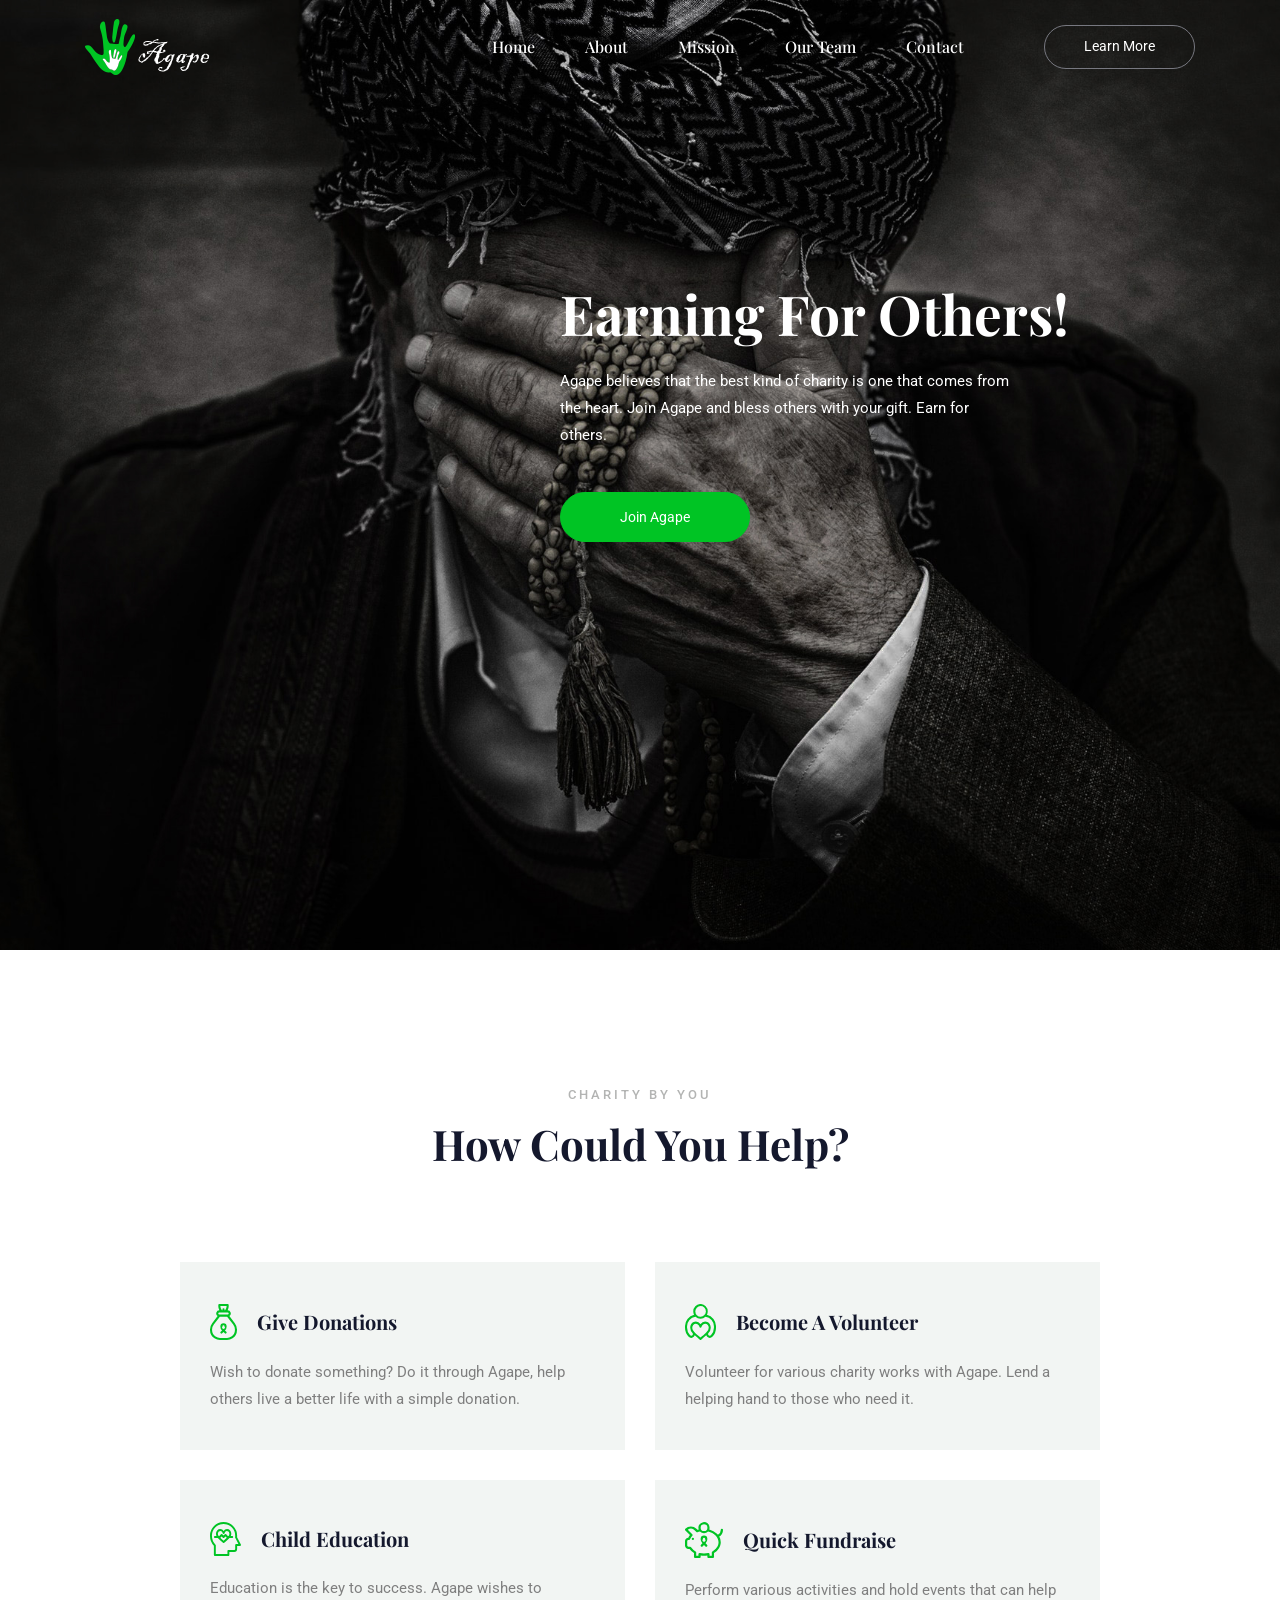
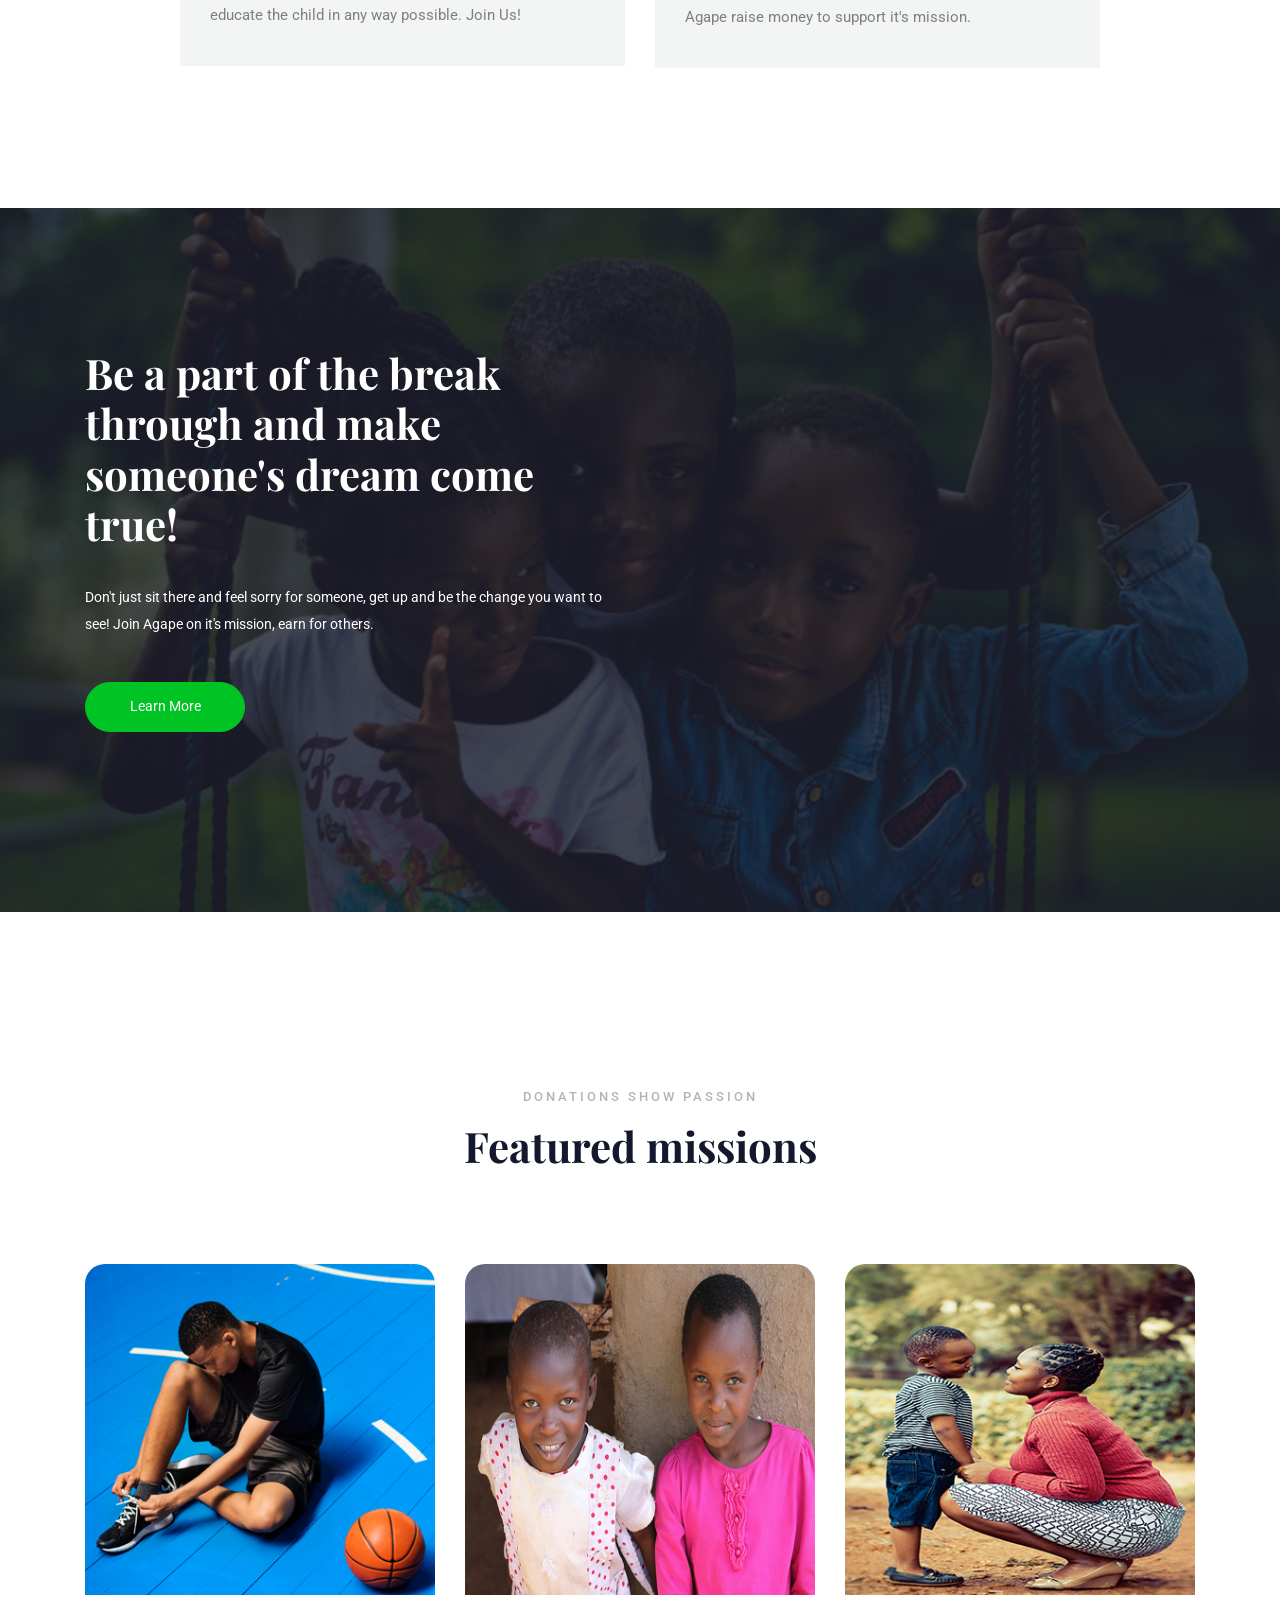
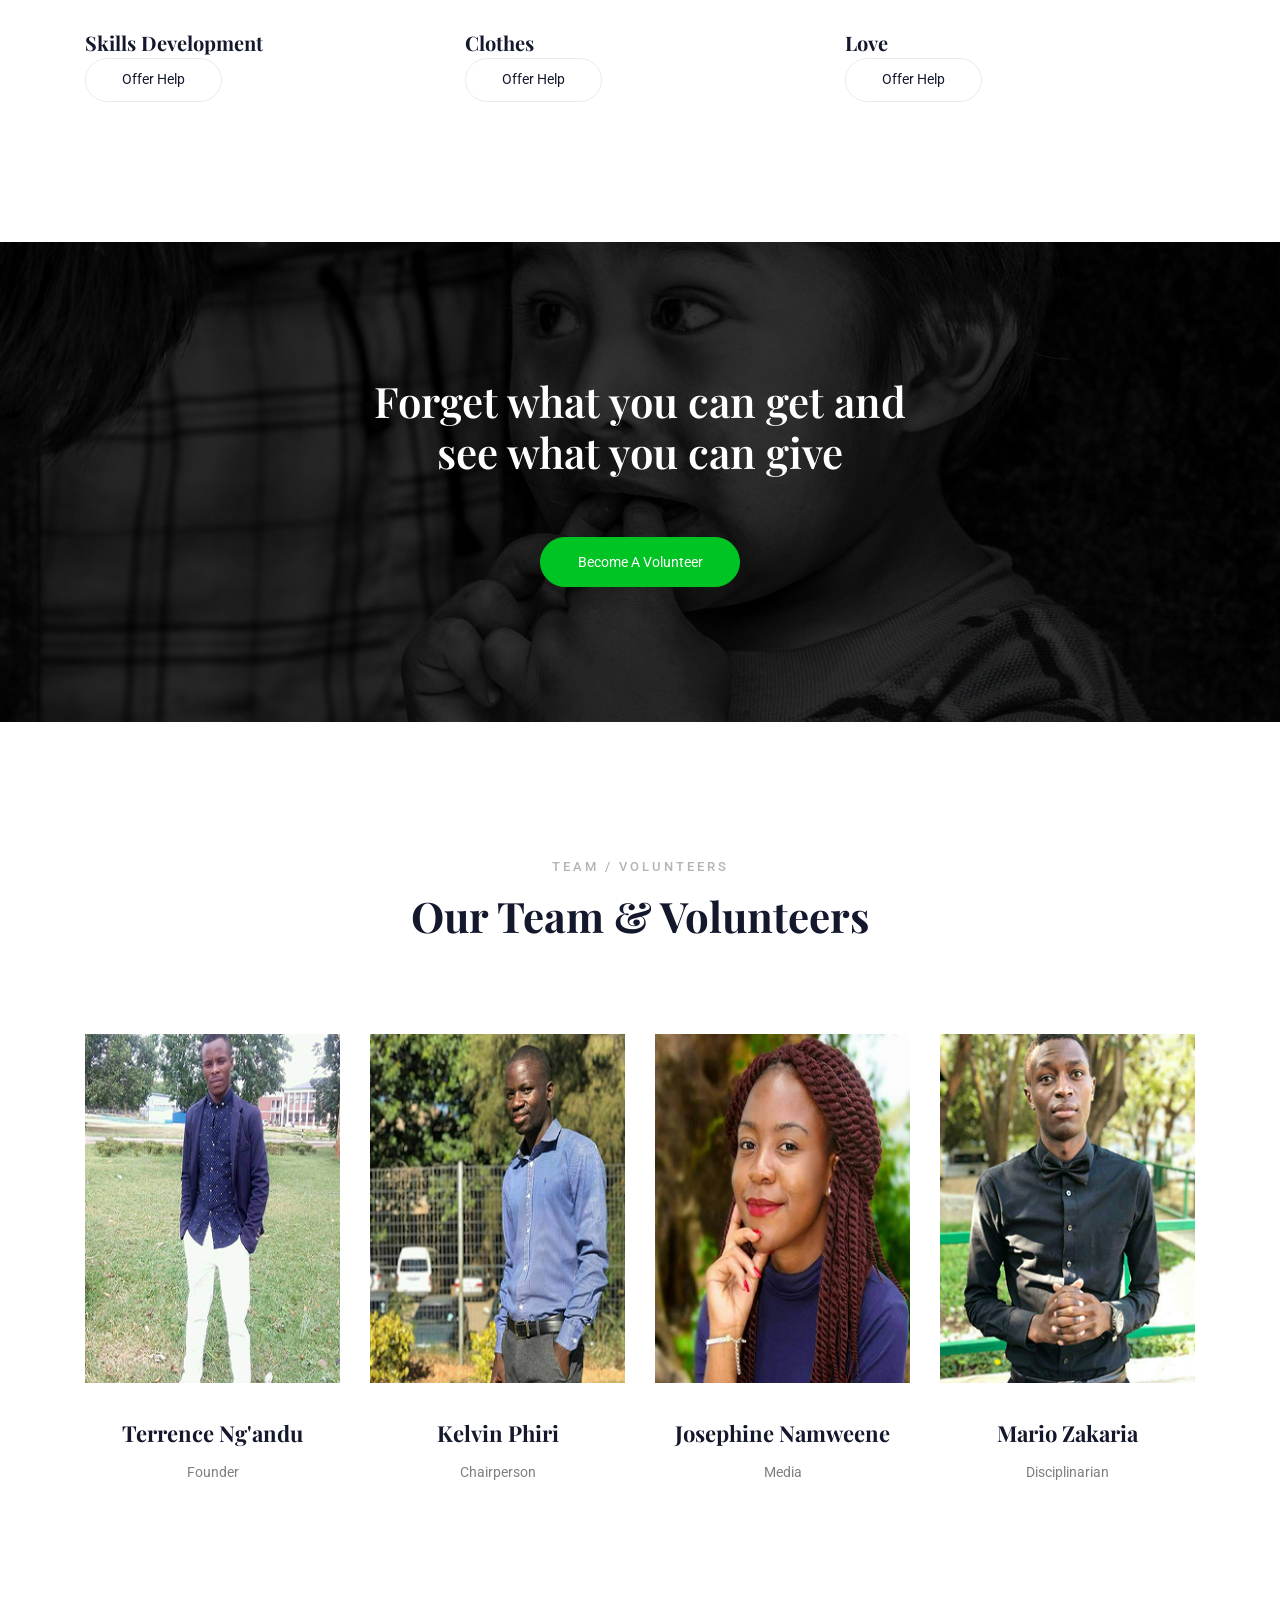
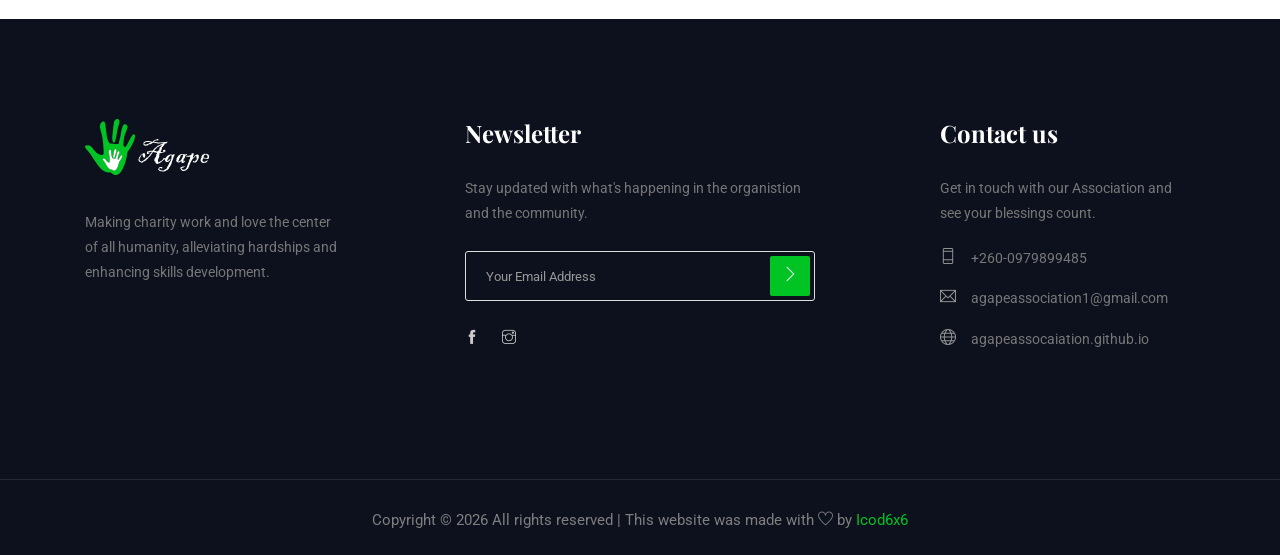
==== index.html @ c524931c "Agape upload" ====
<!doctype html>
<html lang="en">

<head>
    <!-- Required meta tags -->
    <meta charset="utf-8">
    <meta name="viewport" content="width=device-width, initial-scale=1, shrink-to-fit=no">
    <title>Agape Association&mdash;Home</title>
    <link rel="icon" href="img/favicon.png">
    <!-- Bootstrap CSS -->
    <link rel="stylesheet" href="css/bootstrap.min.css">
    <!-- animate CSS -->
    <link rel="stylesheet" href="css/animate.css">
    <!-- owl carousel CSS -->
    <link rel="stylesheet" href="css/owl.carousel.min.css">
    <!-- themify CSS -->
    <link rel="stylesheet" href="css/themify-icons.css">
    <!-- flaticon CSS -->
    <link rel="stylesheet" href="css/flaticon.css">
    <!-- magnific popup CSS -->
    <link rel="stylesheet" href="css/magnific-popup.css">
    <!-- nice select CSS -->
    <link rel="stylesheet" href="css/nice-select.css">
    <!-- swiper CSS -->
    <link rel="stylesheet" href="css/slick.css">
    <!-- style CSS -->
    <link rel="stylesheet" href="css/style.css">
</head>

<body>
    <!--::header part start::-->
    <header class="main_menu home_menu">
        <div class="container">
            <div class="row align-items-center">
                <div class="col-lg-12">
                    <nav class="navbar navbar-expand-lg navbar-light">
                        <a class="navbar-brand" href="index.html"> <img src="img/logo.png" alt="logo"> </a>
                        <button class="navbar-toggler" type="button" data-toggle="collapse"
                            data-target="#navbarSupportedContent" aria-controls="navbarSupportedContent"
                            aria-expanded="false" aria-label="Toggle navigation">
                            <span class="ti-menu"></span>
                        </button>

                        <div class="collapse navbar-collapse main-menu-item justify-content-end"
                            id="navbarSupportedContent">
                            <ul class="navbar-nav align-items-center">
                                <li class="nav-item">
                                    <a class="nav-link" href="index.html">Home</a>
                                </li>
                                <li class="nav-item">
                                    <a class="nav-link" href="about.html">About</a>
                                </li>
                                <li class="nav-item">
                                    <a class="nav-link" href="mission.html">Mission</a>
                                </li>

                                <li class="nav-item">
                                    <a href="team.html" class="nav-link">Our Team</a>
                                </li>
                                <li class="nav-item">
                                    <a class="nav-link" href="contact.html">Contact</a>
                                </li>
                                <li class="d-none d-lg-block">
                                    <a class="btn_1" href="about.html">learn more</a>
                                </li>
                            </ul>
                        </div>
                    </nav>
                </div>
            </div>
        </div>
    </header>
    <!-- Header part end-->

    <!-- banner part start-->
    <section class="banner_part">
        <div class="container">
            <div class="row align-items-center">
                <div class="col-lg-6 offset-lg-5">
                    <div class="banner_text">
                        <div class="banner_text_iner">
                            <h1>Earning for others!</h1>
                            <p>Agape believes that the best kind of charity is one that comes from the heart. Join Agape
                                and
                                bless others with your gift. Earn for others.</p>
                            <a href="contact.html" class="btn_2">Join Agape</a>
                        </div>
                    </div>
                </div>
            </div>
        </div>
    </section>
    <!-- banner part start-->

    <!-- feature_part start-->
    <section class="feature_part">
        <div class="container">
            <div class="row justify-content-center">
                <div class="col-xl-8">
                    <div class="section_tittle text-center">
                        <p>Charity By You</p>
                        <h2>How Could You Help? </h2>
                    </div>
                </div>
            </div>
            <div class="row justify-content-center">
                <div class="col-lg-5 col-sm-6">
                    <div class="single_feature">
                        <div class="single_feature_part">
                            <div class=" d-flex align-items-center">
                                <img src="img/icon/feature_1.svg" alt="">
                                <h4>Give Donations</h4>
                            </div>
                            <p>Wish to donate something? Do it through Agape, help others live
                                a better life with a simple donation.
                            </p>
                        </div>
                    </div>
                </div>
                <div class="col-lg-5 col-sm-6">
                    <div class="single_feature">
                        <div class="single_feature_part">
                            <div class=" d-flex align-items-center">
                                <img src="img/icon/feature_2.svg" alt="">
                                <h4>Become A Volunteer</h4>
                            </div>
                            <p>Volunteer for various charity works with Agape. Lend a helping hand to those
                                who need it.
                            </p>
                        </div>
                    </div>
                </div>
                <div class="col-lg-5 col-sm-6">
                    <div class="single_feature">
                        <div class="single_feature_part">
                            <div class=" d-flex align-items-center">
                                <img src="img/icon/feature_3.svg" alt="">
                                <h4>Child Education</h4>
                            </div>
                            <p>Education is the key to success. Agape
                                wishes to educate the child in any way possible.
                                Join Us!
                            </p>
                        </div>
                    </div>
                </div>
                <div class="col-lg-5 col-sm-6">
                    <div class="single_feature">
                        <div class="single_feature_part">
                            <div class=" d-flex align-items-center">
                                <img src="img/icon/feature_4.svg" alt="">
                                <h4>Quick Fundraise</h4>
                            </div>
                            <p>Perform various activities and hold events
                                that can help Agape raise money to support it's mission.
                            </p>
                        </div>
                    </div>
                </div>
            </div>
        </div>
    </section>
    <!-- feature_part start-->

    <!-- top_service part start-->
    <section class="be_part">
        <div class="container">
            <div class="row justify-content-between align-items-center">
                <div class="col-lg-6">
                    <div class="be_part_text">
                        <h2>Be a part of the break
                            through and make someone's
                            dream come true!</h2>
                        <p>Don't just sit there and feel sorry for someone, get up and
                            be the change you want to see! Join Agape on it's mission,
                            earn for others.
                        </p>
                        <a href="mission.html" class="btn_2">learn more</a>
                    </div>
                </div>
            </div>
        </div>
    </section>
    <!-- top_service part end-->

    <!--::passion part start::-->
    <section class="passion_part section_padding">
        <div class="container">
            <div class="row justify-content-center">
                <div class="col-xl-8">
                    <div class="section_tittle text-center">
                        <p>Donations show Passion</p>
                        <h2>Featured missions</h2>
                    </div>
                </div>
            </div>
            <div class="row">
                <div class="col-sm-6 col-lg-4 col-xl-4">
                    <div class="single-home-passion">
                        <div class="card">
                            <img src="img/passion/passion_1.png" class="card-img-top" alt="blog">
                            <div class="card-body">

                                <a href="mission.html">
                                    <h5 class="card-title">Skills Development </h5>
                                </a>
                                <a href="contact.html" class="btn_3">Offer Help</a>
                            </div>
                        </div>
                    </div>
                </div>
                <div class="col-sm-6 col-lg-4 col-xl-4">
                    <div class="single-home-passion">
                        <div class="card">
                            <img src="img/passion/passion_2.png" class="card-img-top" alt="blog">
                            <div class="card-body">

                                <a href="mission.html">
                                    <h5 class="card-title">Clothes</h5>
                                </a>
                                <a href="contact.html" class="btn_3">Offer Help</a>

                            </div>
                        </div>
                    </div>
                </div>
                <div class="col-sm-6 col-lg-4 col-xl-4">
                    <div class="single-home-passion">
                        <div class="card">
                            <img src="img/passion/passion_3.png" class="card-img-top" alt="blog">
                            <div class="card-body">

                                <a href="mission.html">
                                    <h5 class="card-title">Love</h5>
                                </a>
                                <a href="contact.html" class="btn_3">Offer Help</a>

                            </div>
                        </div>
                    </div>
                </div>
            </div>
        </div>
    </section>
    <!--::passion part end::-->

    <!-- intro_video_bg start-->
    <section class="intro_video_bg">
        <div class="container">
            <div class="row justify-content-center">
                <div class="col-md-8 col-lg-6">
                    <div class="intro_video_iner text-center">
                        <h2>Forget what you can get and
                            see what you can give</h2>
                        <a href="contact.html" class="btn_2">Become a Volunteer</a>
                    </div>
                </div>
            </div>
        </div>
    </section>
    <!-- intro_video_bg part start-->

    <!--::volunteers_part start::-->
    <section class="volunteers_part section_padding">
        <div class="container">
            <div class="row justify-content-center">
                <div class="col-xl-8">
                    <div class="section_tittle text-center">
                        <p>Team / Volunteers</p>
                        <h2>Our Team &amp; Volunteers</h2>
                    </div>
                </div>
            </div>
            <div class="row">
                <div class="col-sm-6 col-lg-3">
                    <div class="single_blog_item">
                        <div class="single_blog_img">
                            <img src="img/volunteers/volunteers_9.png" alt="Team Member">
                            <div class="social_icon">
                                <a href="htpp://facebook.com/terrence.ngandu.9 "> <i class="ti-facebook"></i> </a>
                            </div>
                        </div>
                        <div class="single_text">
                            <div class="single_blog_text">
                                <h3>Terrence Ng'andu</h3>
                                <p>Founder</p>
                            </div>
                        </div>
                    </div>
                </div>
                <div class="col-sm-6 col-lg-3">
                    <div class="single_blog_item">
                        <div class="single_blog_img">
                            <img src="img/volunteers/volunteers_4.png" alt="Team Member">
                            <div class="social_icon">
                                <a href="htpp://facebook.com/kelvin.kezz"> <i class="ti-facebook"></i> </a>
                            </div>
                        </div>
                        <div class="single_text">
                            <div class="single_blog_text">
                                <h3>Kelvin Phiri</h3>
                                <p>Chairperson</p>
                            </div>
                        </div>
                    </div>
                </div>
                <div class="col-sm-6 col-lg-3">
                    <div class="single_blog_item">
                        <div class="single_blog_img">
                            <img src="img/volunteers/volunteers_1.png" alt="Team Member">
                            <div class="social_icon">
                                <a href="htpp://facebook.com/josephine.namweene"> <i class="ti-facebook"></i> </a>
                            </div>
                        </div>
                        <div class="single_text">
                            <div class="single_blog_text">
                                <h3>Josephine Namweene</h3>
                                <p>Media</p>
                            </div>
                        </div>
                    </div>
                </div>
                <div class="col-sm-6 col-lg-3">
                    <div class="single_blog_item">
                        <div class="single_blog_img">
                            <img src="img/volunteers/volunteers_7.png" alt="Team Member">
                            <div class="social_icon">
                                <a href="htpp://facebook.com/mario.zakaria"> <i class="ti-facebook"></i> </a>
                            </div>
                        </div>
                        <div class="single_text">
                            <div class="single_blog_text">
                                <h3>Mario Zakaria</h3>
                                <p>Disciplinarian</p>
                            </div>
                        </div>
                    </div>
                </div>
            </div>
        </div>
    </section>
    <!--::volunteers_part end::-->

    <!-- footer part start-->
    <footer class="footer-area">
        <div class="container">
            <div class="row justify-content-between">
                <div class="col-sm-6 col-md-4 col-xl-3">
                    <div class="single-footer-widget footer_1">
                        <a href="index.html"> <img src="img/logo.png" alt=""> </a>
                        <p>Making charity work and love the center of all
                            humanity, alleviating hardships and enhancing skills
                            development.
                        </p>
                    </div>
                </div>
                <div class="col-sm-6 col-md-4 col-xl-4">
                    <div class="single-footer-widget footer_2">
                        <h4>Newsletter</h4>
                        <p>Stay updated with what's happening in the organistion and the community.
                        </p>
                        <div class="form-wrap" id="mc_embed_signup">
                            <form target="_blank" action="https://us4.admin.mailchimp.com" method="get"
                                class="form-inline">
                                <input class="form-control" name="EMAIL" placeholder="Your Email Address"
                                    onfocus="this.placeholder = ''" onblur="this.placeholder = 'Your Email Address '"
                                    required="" type="email">
                                <button class="btn btn-default text-uppercase"><i class="ti-angle-right"></i></button>
                                <div style="position: absolute; left: -5000px;">
                                    <input name="b_36c4fd991d266f23781ded980_aefe40901a" tabindex="-1" value=""
                                        type="text">
                                </div>

                                <div class="info"></div>
                            </form>
                        </div>
                        <div class="social_icon">
                            <a href="http://facebook.com/Agape Association"> <i class="ti-facebook"></i> </a>
                            <a href="http://instagram.com/Agape Association"> <i class="ti-instagram"></i> </a>
                        </div>
                    </div>
                </div>
                <div class="col-xl-3 col-sm-6 col-md-4">
                    <div class="single-footer-widget footer_2">
                        <h4>Contact us</h4>
                        <p>Get in touch with our Association
                            and see your blessings count.
                        </p>
                        <div class="contact_info">
                            <p><span class="ti-mobile"></span>+260-0979899485</p>
                            <p><span class="ti-email"></span>agapeassociation1@gmail.com </p>
                            <p><span class="ti-world"></span>agapeassocaiation.github.io</p>
                        </div>
                    </div>
                </div>
            </div>
        </div>
        <div class="container-fluid">
            <div class="row">
                <div class="col-lg-12">
                    <div class="copyright_part_text text-center">
                        <div class="row">
                            <div class="col-lg-12">
                                <p class="footer-text m-0">
                                    <!-- Link back to Colorlib can't be removed. Template is licensed under CC BY 3.0. -->
                                    Copyright &copy;
                                    <script>document.write(new Date().getFullYear());</script> All rights reserved |
                                    This website was made with <i class="ti-heart" aria-hidden="true"></i> by <a
                                        href="https://colorlib.com" target="_blank">Icod6x6</a>
                                    <!-- Link back to Colorlib can't be removed. Template is licensed under CC BY 3.0. -->
                                </p>
                            </div>
                        </div>
                    </div>
                </div>
            </div>
        </div>
    </footer>
    <!-- footer part end-->

    <!-- jquery plugins here-->

    <script src="js/jquery-1.12.1.min.js"></script>
    <!-- popper js -->
    <script src="js/popper.min.js"></script>
    <!-- bootstrap js -->
    <script src="js/bootstrap.min.js"></script>
    <!-- easing js -->
    <script src="js/jquery.magnific-popup.js"></script>
    <!-- swiper js -->
    <script src="js/swiper.min.js"></script>
    <script src="js/wow.min.js"></script>
    <script src="js/jquery.smooth-scroll.min.js"></script>
    <!-- swiper js -->
    <script src="js/masonry.pkgd.js"></script>
    <!-- particles js -->
    <script src="js/owl.carousel.min.js"></script>
    <script src="js/jquery.nice-select.min.js"></script>
    <!-- swiper js -->
    <script src="js/slick.min.js"></script>
    <script src="js/jquery.counterup.min.js"></script>
    <script src="js/waypoints.min.js"></script>
    <!-- contact js -->
    <script src="js/jquery.ajaxchimp.min.js"></script>
    <script src="js/jquery.form.js"></script>
    <script src="js/jquery.validate.min.js"></script>
    <script src="js/mail-script.js"></script>
    <script src="js/contact.js"></script>
    <!-- custom js -->
    <script src="js/custom.js"></script>
</body>

</html>
---- css/themify-icons.css ----
@font-face {
	font-family: 'themify';
	src:url('../fonts/themify.eot?-fvbane');
	src:url('../fonts/themify.eot?#iefix-fvbane') format('embedded-opentype'),
		url('../fonts/themify.woff?-fvbane') format('woff'),
		url('../fonts/themify.ttf?-fvbane') format('truetype'),
		url('../fonts/themify.svg?-fvbane#themify') format('svg');
	font-weight: normal;
	font-style: normal;
}

[class^="ti-"], [class*=" ti-"] {
	font-family: 'themify';
	speak: none;
	font-style: normal;
	font-weight: normal;
	font-variant: normal;
	text-transform: none;
	line-height: 1;

	/* Better Font Rendering =========== */
	-webkit-font-smoothing: antialiased;
	-moz-osx-font-smoothing: grayscale;
}

.ti-wand:before {
	content: "\e600";
}
.ti-volume:before {
	content: "\e601";
}
.ti-user:before {
	content: "\e602";
}
.ti-unlock:before {
	content: "\e603";
}
.ti-unlink:before {
	content: "\e604";
}
.ti-trash:before {
	content: "\e605";
}
.ti-thought:before {
	content: "\e606";
}
.ti-target:before {
	content: "\e607";
}
.ti-tag:before {
	content: "\e608";
}
.ti-tablet:before {
	content: "\e609";
}
.ti-star:before {
	content: "\e60a";
}
.ti-spray:before {
	content: "\e60b";
}
.ti-signal:before {
	content: "\e60c";
}
.ti-shopping-cart:before {
	content: "\e60d";
}
.ti-shopping-cart-full:before {
	content: "\e60e";
}
.ti-settings:before {
	content: "\e60f";
}
.ti-search:before {
	content: "\e610";
}
.ti-zoom-in:before {
	content: "\e611";
}
.ti-zoom-out:before {
	content: "\e612";
}
.ti-cut:before {
	content: "\e613";
}
.ti-ruler:before {
	content: "\e614";
}
.ti-ruler-pencil:before {
	content: "\e615";
}
.ti-ruler-alt:before {
	content: "\e616";
}
.ti-bookmark:before {
	content: "\e617";
}
.ti-bookmark-alt:before {
	content: "\e618";
}
.ti-reload:before {
	content: "\e619";
}
.ti-plus:before {
	content: "\e61a";
}
.ti-pin:before {
	content: "\e61b";
}
.ti-pencil:before {
	content: "\e61c";
}
.ti-pencil-alt:before {
	content: "\e61d";
}
.ti-paint-roller:before {
	content: "\e61e";
}
.ti-paint-bucket:before {
	content: "\e61f";
}
.ti-na:before {
	content: "\e620";
}
.ti-mobile:before {
	content: "\e621";
}
.ti-minus:before {
	content: "\e622";
}
.ti-medall:before {
	content: "\e623";
}
.ti-medall-alt:before {
	content: "\e624";
}
.ti-marker:before {
	content: "\e625";
}
.ti-marker-alt:before {
	content: "\e626";
}
.ti-arrow-up:before {
	content: "\e627";
}
.ti-arrow-right:before {
	content: "\e628";
}
.ti-arrow-left:before {
	content: "\e629";
}
.ti-arrow-down:before {
	content: "\e62a";
}
.ti-lock:before {
	content: "\e62b";
}
.ti-location-arrow:before {
	content: "\e62c";
}
.ti-link:before {
	content: "\e62d";
}
.ti-layout:before {
	content: "\e62e";
}
.ti-layers:before {
	content: "\e62f";
}
.ti-layers-alt:before {
	content: "\e630";
}
.ti-key:before {
	content: "\e631";
}
.ti-import:before {
	content: "\e632";
}
.ti-image:before {
	content: "\e633";
}
.ti-heart:before {
	content: "\e634";
}
.ti-heart-broken:before {
	content: "\e635";
}
.ti-hand-stop:before {
	content: "\e636";
}
.ti-hand-open:before {
	content: "\e637";
}
.ti-hand-drag:before {
	content: "\e638";
}
.ti-folder:before {
	content: "\e639";
}
.ti-flag:before {
	content: "\e63a";
}
.ti-flag-alt:before {
	content: "\e63b";
}
.ti-flag-alt-2:before {
	content: "\e63c";
}
.ti-eye:before {
	content: "\e63d";
}
.ti-export:before {
	content: "\e63e";
}
.ti-exchange-vertical:before {
	content: "\e63f";
}
.ti-desktop:before {
	content: "\e640";
}
.ti-cup:before {
	content: "\e641";
}
.ti-crown:before {
	content: "\e642";
}
.ti-comments:before {
	content: "\e643";
}
.ti-comment:before {
	content: "\e644";
}
.ti-comment-alt:before {
	content: "\e645";
}
.ti-close:before {
	content: "\e646";
}
.ti-clip:before {
	content: "\e647";
}
.ti-angle-up:before {
	content: "\e648";
}
.ti-angle-right:before {
	content: "\e649";
}
.ti-angle-left:before {
	content: "\e64a";
}
.ti-angle-down:before {
	content: "\e64b";
}
.ti-check:before {
	content: "\e64c";
}
.ti-check-box:before {
	content: "\e64d";
}
.ti-camera:before {
	content: "\e64e";
}
.ti-announcement:before {
	content: "\e64f";
}
.ti-brush:before {
	content: "\e650";
}
.ti-briefcase:before {
	content: "\e651";
}
.ti-bolt:before {
	content: "\e652";
}
.ti-bolt-alt:before {
	content: "\e653";
}
.ti-blackboard:before {
	content: "\e654";
}
.ti-bag:before {
	content: "\e655";
}
.ti-move:before {
	content: "\e656";
}
.ti-arrows-vertical:before {
	content: "\e657";
}
.ti-arrows-horizontal:before {
	content: "\e658";
}
.ti-fullscreen:before {
	content: "\e659";
}
.ti-arrow-top-right:before {
	content: "\e65a";
}
.ti-arrow-top-left:before {
	content: "\e65b";
}
.ti-arrow-circle-up:before {
	content: "\e65c";
}
.ti-arrow-circle-right:before {
	content: "\e65d";
}
.ti-arrow-circle-left:before {
	content: "\e65e";
}
.ti-arrow-circle-down:before {
	content: "\e65f";
}
.ti-angle-double-up:before {
	content: "\e660";
}
.ti-angle-double-right:before {
	content: "\e661";
}
.ti-angle-double-left:before {
	content: "\e662";
}
.ti-angle-double-down:before {
	content: "\e663";
}
.ti-zip:before {
	content: "\e664";
}
.ti-world:before {
	content: "\e665";
}
.ti-wheelchair:before {
	content: "\e666";
}
.ti-view-list:before {
	content: "\e667";
}
.ti-view-list-alt:before {
	content: "\e668";
}
.ti-view-grid:before {
	content: "\e669";
}
.ti-uppercase:before {
	content: "\e66a";
}
.ti-upload:before {
	content: "\e66b";
}
.ti-underline:before {
	content: "\e66c";
}
.ti-truck:before {
	content: "\e66d";
}
.ti-timer:before {
	content: "\e66e";
}
.ti-ticket:before {
	content: "\e66f";
}
.ti-thumb-up:before {
	content: "\e670";
}
.ti-thumb-down:before {
	content: "\e671";
}
.ti-text:before {
	content: "\e672";
}
.ti-stats-up:before {
	content: "\e673";
}
.ti-stats-down:before {
	content: "\e674";
}
.ti-split-v:before {
	content: "\e675";
}
.ti-split-h:before {
	content: "\e676";
}
.ti-smallcap:before {
	content: "\e677";
}
.ti-shine:before {
	content: "\e678";
}
.ti-shift-right:before {
	content: "\e679";
}
.ti-shift-left:before {
	content: "\e67a";
}
.ti-shield:before {
	content: "\e67b";
}
.ti-notepad:before {
	content: "\e67c";
}
.ti-server:before {
	content: "\e67d";
}
.ti-quote-right:before {
	content: "\e67e";
}
.ti-quote-left:before {
	content: "\e67f";
}
.ti-pulse:before {
	content: "\e680";
}
.ti-printer:before {
	content: "\e681";
}
.ti-power-off:before {
	content: "\e682";
}
.ti-plug:before {
	content: "\e683";
}
.ti-pie-chart:before {
	content: "\e684";
}
.ti-paragraph:before {
	content: "\e685";
}
.ti-panel:before {
	content: "\e686";
}
.ti-package:before {
	content: "\e687";
}
.ti-music:before {
	content: "\e688";
}
.ti-music-alt:before {
	content: "\e689";
}
.ti-mouse:before {
	content: "\e68a";
}
.ti-mouse-alt:before {
	content: "\e68b";
}
.ti-money:before {
	content: "\e68c";
}
.ti-microphone:before {
	content: "\e68d";
}
.ti-menu:before {
	content: "\e68e";
}
.ti-menu-alt:before {
	content: "\e68f";
}
.ti-map:before {
	content: "\e690";
}
.ti-map-alt:before {
	content: "\e691";
}
.ti-loop:before {
	content: "\e692";
}
.ti-location-pin:before {
	content: "\e693";
}
.ti-list:before {
	content: "\e694";
}
.ti-light-bulb:before {
	content: "\e695";
}
.ti-Italic:before {
	content: "\e696";
}
.ti-info:before {
	content: "\e697";
}
.ti-infinite:before {
	content: "\e698";
}
.ti-id-badge:before {
	content: "\e699";
}
.ti-hummer:before {
	content: "\e69a";
}
.ti-home:before {
	content: "\e69b";
}
.ti-help:before {
	content: "\e69c";
}
.ti-headphone:before {
	content: "\e69d";
}
.ti-harddrives:before {
	content: "\e69e";
}
.ti-harddrive:before {
	content: "\e69f";
}
.ti-gift:before {
	content: "\e6a0";
}
.ti-game:before {
	content: "\e6a1";
}
.ti-filter:before {
	content: "\e6a2";
}
.ti-files:before {
	content: "\e6a3";
}
.ti-file:before {
	content: "\e6a4";
}
.ti-eraser:before {
	content: "\e6a5";
}
.ti-envelope:before {
	content: "\e6a6";
}
.ti-download:before {
	content: "\e6a7";
}
.ti-direction:before {
	content: "\e6a8";
}
.ti-direction-alt:before {
	content: "\e6a9";
}
.ti-dashboard:before {
	content: "\e6aa";
}
.ti-control-stop:before {
	content: "\e6ab";
}
.ti-control-shuffle:before {
	content: "\e6ac";
}
.ti-control-play:before {
	content: "\e6ad";
}
.ti-control-pause:before {
	content: "\e6ae";
}
.ti-control-forward:before {
	content: "\e6af";
}
.ti-control-backward:before {
	content: "\e6b0";
}
.ti-cloud:before {
	content: "\e6b1";
}
.ti-cloud-up:before {
	content: "\e6b2";
}
.ti-cloud-down:before {
	content: "\e6b3";
}
.ti-clipboard:before {
	content: "\e6b4";
}
.ti-car:before {
	content: "\e6b5";
}
.ti-calendar:before {
	content: "\e6b6";
}
.ti-book:before {
	content: "\e6b7";
}
.ti-bell:before {
	content: "\e6b8";
}
.ti-basketball:before {
	content: "\e6b9";
}
.ti-bar-chart:before {
	content: "\e6ba";
}
.ti-bar-chart-alt:before {
	content: "\e6bb";
}
.ti-back-right:before {
	content: "\e6bc";
}
.ti-back-left:before {
	content: "\e6bd";
}
.ti-arrows-corner:before {
	content: "\e6be";
}
.ti-archive:before {
	content: "\e6bf";
}
.ti-anchor:before {
	content: "\e6c0";
}
.ti-align-right:before {
	content: "\e6c1";
}
.ti-align-left:before {
	content: "\e6c2";
}
.ti-align-justify:before {
	content: "\e6c3";
}
.ti-align-center:before {
	content: "\e6c4";
}
.ti-alert:before {
	content: "\e6c5";
}
.ti-alarm-clock:before {
	content: "\e6c6";
}
.ti-agenda:before {
	content: "\e6c7";
}
.ti-write:before {
	content: "\e6c8";
}
.ti-window:before {
	content: "\e6c9";
}
.ti-widgetized:before {
	content: "\e6ca";
}
.ti-widget:before {
	content: "\e6cb";
}
.ti-widget-alt:before {
	content: "\e6cc";
}
.ti-wallet:before {
	content: "\e6cd";
}
.ti-video-clapper:before {
	content: "\e6ce";
}
.ti-video-camera:before {
	content: "\e6cf";
}
.ti-vector:before {
	content: "\e6d0";
}
.ti-themify-logo:before {
	content: "\e6d1";
}
.ti-themify-favicon:before {
	content: "\e6d2";
}
.ti-themify-favicon-alt:before {
	content: "\e6d3";
}
.ti-support:before {
	content: "\e6d4";
}
.ti-stamp:before {
	content: "\e6d5";
}
.ti-split-v-alt:before {
	content: "\e6d6";
}
.ti-slice:before {
	content: "\e6d7";
}
.ti-shortcode:before {
	content: "\e6d8";
}
.ti-shift-right-alt:before {
	content: "\e6d9";
}
.ti-shift-left-alt:before {
	content: "\e6da";
}
.ti-ruler-alt-2:before {
	content: "\e6db";
}
.ti-receipt:before {
	content: "\e6dc";
}
.ti-pin2:before {
	content: "\e6dd";
}
.ti-pin-alt:before {
	content: "\e6de";
}
.ti-pencil-alt2:before {
	content: "\e6df";
}
.ti-palette:before {
	content: "\e6e0";
}
.ti-more:before {
	content: "\e6e1";
}
.ti-more-alt:before {
	content: "\e6e2";
}
.ti-microphone-alt:before {
	content: "\e6e3";
}
.ti-magnet:before {
	content: "\e6e4";
}
.ti-line-double:before {
	content: "\e6e5";
}
.ti-line-dotted:before {
	content: "\e6e6";
}
.ti-line-dashed:before {
	content: "\e6e7";
}
.ti-layout-width-full:before {
	content: "\e6e8";
}
.ti-layout-width-default:before {
	content: "\e6e9";
}
.ti-layout-width-default-alt:before {
	content: "\e6ea";
}
.ti-layout-tab:before {
	content: "\e6eb";
}
.ti-layout-tab-window:before {
	content: "\e6ec";
}
.ti-layout-tab-v:before {
	content: "\e6ed";
}
.ti-layout-tab-min:before {
	content: "\e6ee";
}
.ti-layout-slider:before {
	content: "\e6ef";
}
.ti-layout-slider-alt:before {
	content: "\e6f0";
}
.ti-layout-sidebar-right:before {
	content: "\e6f1";
}
.ti-layout-sidebar-none:before {
	content: "\e6f2";
}
.ti-layout-sidebar-left:before {
	content: "\e6f3";
}
.ti-layout-placeholder:before {
	content: "\e6f4";
}
.ti-layout-menu:before {
	content: "\e6f5";
}
.ti-layout-menu-v:before {
	content: "\e6f6";
}
.ti-layout-menu-separated:before {
	content: "\e6f7";
}
.ti-layout-menu-full:before {
	content: "\e6f8";
}
.ti-layout-media-right-alt:before {
	content: "\e6f9";
}
.ti-layout-media-right:before {
	content: "\e6fa";
}
.ti-layout-media-overlay:before {
	content: "\e6fb";
}
.ti-layout-media-overlay-alt:before {
	content: "\e6fc";
}
.ti-layout-media-overlay-alt-2:before {
	content: "\e6fd";
}
.ti-layout-media-left-alt:before {
	content: "\e6fe";
}
.ti-layout-media-left:before {
	content: "\e6ff";
}
.ti-layout-media-center-alt:before {
	content: "\e700";
}
.ti-layout-media-center:before {
	content: "\e701";
}
.ti-layout-list-thumb:before {
	content: "\e702";
}
.ti-layout-list-thumb-alt:before {
	content: "\e703";
}
.ti-layout-list-post:before {
	content: "\e704";
}
.ti-layout-list-large-image:before {
	content: "\e705";
}
.ti-layout-line-solid:before {
	content: "\e706";
}
.ti-layout-grid4:before {
	content: "\e707";
}
.ti-layout-grid3:before {
	content: "\e708";
}
.ti-layout-grid2:before {
	content: "\e709";
}
.ti-layout-grid2-thumb:before {
	content: "\e70a";
}
.ti-layout-cta-right:before {
	content: "\e70b";
}
.ti-layout-cta-left:before {
	content: "\e70c";
}
.ti-layout-cta-center:before {
	content: "\e70d";
}
.ti-layout-cta-btn-right:before {
	content: "\e70e";
}
.ti-layout-cta-btn-left:before {
	content: "\e70f";
}
.ti-layout-column4:before {
	content: "\e710";
}
.ti-layout-column3:before {
	content: "\e711";
}
.ti-layout-column2:before {
	content: "\e712";
}
.ti-layout-accordion-separated:before {
	content: "\e713";
}
.ti-layout-accordion-merged:before {
	content: "\e714";
}
.ti-layout-accordion-list:before {
	content: "\e715";
}
.ti-ink-pen:before {
	content: "\e716";
}
.ti-info-alt:before {
	content: "\e717";
}
.ti-help-alt:before {
	content: "\e718";
}
.ti-headphone-alt:before {
	content: "\e719";
}
.ti-hand-point-up:before {
	content: "\e71a";
}
.ti-hand-point-right:before {
	content: "\e71b";
}
.ti-hand-point-left:before {
	content: "\e71c";
}
.ti-hand-point-down:before {
	content: "\e71d";
}
.ti-gallery:before {
	content: "\e71e";
}
.ti-face-smile:before {
	content: "\e71f";
}
.ti-face-sad:before {
	content: "\e720";
}
.ti-credit-card:before {
	content: "\e721";
}
.ti-control-skip-forward:before {
	content: "\e722";
}
.ti-control-skip-backward:before {
	content: "\e723";
}
.ti-control-record:before {
	content: "\e724";
}
.ti-control-eject:before {
	content: "\e725";
}
.ti-comments-smiley:before {
	content: "\e726";
}
.ti-brush-alt:before {
	content: "\e727";
}
.ti-youtube:before {
	content: "\e728";
}
.ti-vimeo:before {
	content: "\e729";
}
.ti-twitter:before {
	content: "\e72a";
}
.ti-time:before {
	content: "\e72b";
}
.ti-tumblr:before {
	content: "\e72c";
}
.ti-skype:before {
	content: "\e72d";
}
.ti-share:before {
	content: "\e72e";
}
.ti-share-alt:before {
	content: "\e72f";
}
.ti-rocket:before {
	content: "\e730";
}
.ti-pinterest:before {
	content: "\e731";
}
.ti-new-window:before {
	content: "\e732";
}
.ti-microsoft:before {
	content: "\e733";
}
.ti-list-ol:before {
	content: "\e734";
}
.ti-linkedin:before {
	content: "\e735";
}
.ti-layout-sidebar-2:before {
	content: "\e736";
}
.ti-layout-grid4-alt:before {
	content: "\e737";
}
.ti-layout-grid3-alt:before {
	content: "\e738";
}
.ti-layout-grid2-alt:before {
	content: "\e739";
}
.ti-layout-column4-alt:before {
	content: "\e73a";
}
.ti-layout-column3-alt:before {
	content: "\e73b";
}
.ti-layout-column2-alt:before {
	content: "\e73c";
}
.ti-instagram:before {
	content: "\e73d";
}
.ti-google:before {
	content: "\e73e";
}
.ti-github:before {
	content: "\e73f";
}
.ti-flickr:before {
	content: "\e740";
}
.ti-facebook:before {
	content: "\e741";
}
.ti-dropbox:before {
	content: "\e742";
}
.ti-dribbble:before {
	content: "\e743";
}
.ti-apple:before {
	content: "\e744";
}
.ti-android:before {
	content: "\e745";
}
.ti-save:before {
	content: "\e746";
}
.ti-save-alt:before {
	content: "\e747";
}
.ti-yahoo:before {
	content: "\e748";
}
.ti-wordpress:before {
	content: "\e749";
}
.ti-vimeo-alt:before {
	content: "\e74a";
}
.ti-twitter-alt:before {
	content: "\e74b";
}
.ti-tumblr-alt:before {
	content: "\e74c";
}
.ti-trello:before {
	content: "\e74d";
}
.ti-stack-overflow:before {
	content: "\e74e";
}
.ti-soundcloud:before {
	content: "\e74f";
}
.ti-sharethis:before {
	content: "\e750";
}
.ti-sharethis-alt:before {
	content: "\e751";
}
.ti-reddit:before {
	content: "\e752";
}
.ti-pinterest-alt:before {
	content: "\e753";
}
.ti-microsoft-alt:before {
	content: "\e754";
}
.ti-linux:before {
	content: "\e755";
}
.ti-jsfiddle:before {
	content: "\e756";
}
.ti-joomla:before {
	content: "\e757";
}
.ti-html5:before {
	content: "\e758";
}
.ti-flickr-alt:before {
	content: "\e759";
}
.ti-email:before {
	content: "\e75a";
}
.ti-drupal:before {
	content: "\e75b";
}
.ti-dropbox-alt:before {
	content: "\e75c";
}
.ti-css3:before {
	content: "\e75d";
}
.ti-rss:before {
	content: "\e75e";
}
.ti-rss-alt:before {
	content: "\e75f";
}
---- css/flaticon.css ----
/*
  	Flaticon icon font: Flaticon
  	Creation date: 27/05/2019 09:46
  	*/

@font-face {
  font-family: "Flaticon";
  src: url("../fonts/Flaticon.eot");
  src: url("../fonts/Flaticon.eot?#iefix") format("embedded-opentype"),
       url("../fonts/Flaticon.woff2") format("woff2"),
       url("../fonts/Flaticon.woff") format("woff"),
       url("../fonts/Flaticon.ttf") format("truetype"),
       url("../fonts/Flaticon.svg#Flaticon") format("svg");
  font-weight: normal;
  font-style: normal;
}

@media screen and (-webkit-min-device-pixel-ratio:0) {
  @font-face {
    font-family: "Flaticon";
    src: url("./Flaticon.svg#Flaticon") format("svg");
  }
}

[class^="flaticon-"]:before, [class*=" flaticon-"]:before,
[class^="flaticon-"]:after, [class*=" flaticon-"]:after {   
  font-family: Flaticon;
font-style: normal;
}

.flaticon-calendar:before { content: "\f100"; }
.flaticon-comment:before { content: "\f101"; }
.flaticon-right-arrow:before { content: "\f102"; }
---- css/nice-select.css ----
.nice-select {
  -webkit-tap-highlight-color: transparent;
  background-color: #fff;
  border-radius: 5px;
  border: solid 1px #e8e8e8;
  box-sizing: border-box;
  clear: both;
  cursor: pointer;
  display: block;
  float: left;
  font-family: inherit;
  font-size: 14px;
  font-weight: normal;
  height: 42px;
  line-height: 40px;
  outline: none;
  padding-left: 18px;
  padding-right: 30px;
  position: relative;
  text-align: left !important;
  -webkit-transition: all 0.2s ease-in-out;
  transition: all 0.2s ease-in-out;
  -webkit-user-select: none;
     -moz-user-select: none;
      -ms-user-select: none;
          user-select: none;
  white-space: nowrap;
  width: auto; }
  .nice-select:hover {
    border-color: #dbdbdb; }
  .nice-select:active, .nice-select.open, .nice-select:focus {
    border-color: #999; }
  .nice-select:after {
    border-bottom: 2px solid #999;
    border-right: 2px solid #999;
    content: '';
    display: block;
    height: 10px;
    margin-top: -4px;
    pointer-events: none;
    position: absolute;
    right: 12px;
    top: 50%;
    -webkit-transform-origin: 66% 66%;
        -ms-transform-origin: 66% 66%;
            transform-origin: 66% 66%;
    -webkit-transform: rotate(45deg);
        -ms-transform: rotate(45deg);
            transform: rotate(45deg);
    -webkit-transition: all 0.15s ease-in-out;
    transition: all 0.15s ease-in-out;
    width: 10px; }
  .nice-select.open:after {
    -webkit-transform: rotate(-135deg);
        -ms-transform: rotate(-135deg);
            transform: rotate(-135deg); }
  .nice-select.open .list {
    opacity: 1;
    pointer-events: auto;
    -webkit-transform: scale(1) translateY(0);
        -ms-transform: scale(1) translateY(0);
            transform: scale(1) translateY(0); }
  .nice-select.disabled {
    border-color: #ededed;
    color: #999;
    pointer-events: none; }
    .nice-select.disabled:after {
      border-color: #cccccc; }
  .nice-select.wide {
    width: 100%; }
    .nice-select.wide .list {
      left: 0 !important;
      right: 0 !important; }
  .nice-select.right {
    float: right; }
    .nice-select.right .list {
      left: auto;
      right: 0; }
  .nice-select.small {
    font-size: 12px;
    height: 36px;
    line-height: 34px; }
    .nice-select.small:after {
      height: 4px;
      width: 4px; }
    .nice-select.small .option {
      line-height: 34px;
      min-height: 34px; }
  .nice-select .list {
    background-color: #fff;
    border-radius: 5px;
    box-shadow: 0 0 0 1px rgba(68, 68, 68, 0.11);
    box-sizing: border-box;
    margin-top: 4px;
    opacity: 0;
    overflow: hidden;
    padding: 0;
    pointer-events: none;
    position: absolute;
    top: 100%;
    left: 0;
    -webkit-transform-origin: 50% 0;
        -ms-transform-origin: 50% 0;
            transform-origin: 50% 0;
    -webkit-transform: scale(0.75) translateY(-21px);
        -ms-transform: scale(0.75) translateY(-21px);
            transform: scale(0.75) translateY(-21px);
    -webkit-transition: all 0.2s cubic-bezier(0.5, 0, 0, 1.25), opacity 0.15s ease-out;
    transition: all 0.2s cubic-bezier(0.5, 0, 0, 1.25), opacity 0.15s ease-out;
    z-index: 9; }
    .nice-select .list:hover .option:not(:hover) {
      background-color: transparent !important; }
  .nice-select .option {
    cursor: pointer;
    font-weight: 400;
    line-height: 40px;
    list-style: none;
    min-height: 40px;
    outline: none;
    padding-left: 18px;
    padding-right: 29px;
    text-align: left;
    -webkit-transition: all 0.2s;
    transition: all 0.2s; }
    .nice-select .option:hover, .nice-select .option.focus, .nice-select .option.selected.focus {
      background-color: #f6f6f6; }
    .nice-select .option.selected {
      font-weight: bold; }
    .nice-select .option.disabled {
      background-color: transparent;
      color: #999;
      cursor: default; }

.no-csspointerevents .nice-select .list {
  display: none; }

.no-csspointerevents .nice-select.open .list {
  display: block; }
---- css/style.css ----
@import url("https://fonts.googleapis.com/css?family=Playfair+Display:400,700|Roboto:300,400,500,700&display=swap");body{font-family:"Roboto",sans-serif;padding:0;margin:0;font-size:14px}.message_submit_form:focus{outline:none}input:hover,input:focus{outline:none !important}.gray_bg{background-color:#f7f7f7}.section_padding{padding:140px 0px}@media only screen and (min-width: 992px) and (max-width: 1200px){.section_padding{padding:80px 0px}}@media only screen and (min-width: 768px) and (max-width: 991px){.section_padding{padding:70px 0px}}@media (max-width: 576px){.section_padding{padding:70px 0px}}@media only screen and (min-width: 576px) and (max-width: 767px){.section_padding{padding:70px 0px}}.single_padding_top{padding-top:140px !important}@media only screen and (min-width: 992px) and (max-width: 1200px){.single_padding_top{padding-top:70px !important}}@media only screen and (min-width: 768px) and (max-width: 991px){.single_padding_top{padding-top:70px !important}}@media (max-width: 576px){.single_padding_top{padding-top:70px !important}}@media only screen and (min-width: 576px) and (max-width: 767px){.single_padding_top{padding-top:80px !important}}.padding_top{padding-top:140px}@media only screen and (min-width: 992px) and (max-width: 1200px){.padding_top{padding-top:80px}}@media only screen and (min-width: 768px) and (max-width: 991px){.padding_top{padding-top:70px}}@media (max-width: 576px){.padding_top{padding-top:70px}}@media only screen and (min-width: 576px) and (max-width: 767px){.padding_top{padding-top:70px}}.padding_bottom{padding-bottom:140px}@media only screen and (min-width: 992px) and (max-width: 1200px){.padding_bottom{padding-bottom:80px}}@media only screen and (min-width: 768px) and (max-width: 991px){.padding_bottom{padding-bottom:70px}}@media (max-width: 576px){.padding_bottom{padding-bottom:70px}}@media only screen and (min-width: 576px) and (max-width: 767px){.padding_bottom{padding-bottom:70px}}a{text-decoration:none;-webkit-transition:.5s;transition:.5s}a:hover{outline:none;text-decoration:none}h1,h2,h3,h4,h5,h6{color:#14182d;font-family:"Playfair Display",serif}p{color:#7f7f7f;font-family:"Roboto",sans-serif;line-height:1.929;font-size:14px;margin-bottom:0px}h2{font-size:44px;line-height:28px;color:#14182d;font-weight:600;line-height:1.222}@media (max-width: 576px){h2{font-size:22px;line-height:25px}}@media only screen and (min-width: 576px) and (max-width: 767px){h2{font-size:24px;line-height:25px}}h3{font-size:24px;line-height:25px}@media (max-width: 576px){h3{font-size:20px}}h5{font-size:18px;line-height:22px}img{max-width:100%}a:focus,.button:focus,button:focus,.btn:focus{text-decoration:none;outline:none;box-shadow:none;-webkit-transition:1s;transition:1s}.section_tittle{margin-bottom:99px}@media (max-width: 576px){.section_tittle{margin-bottom:50px}}@media only screen and (min-width: 576px) and (max-width: 767px){.section_tittle{margin-bottom:50px}}@media only screen and (min-width: 768px) and (max-width: 991px){.section_tittle{font-size:50px;margin-bottom:50px}}@media only screen and (min-width: 992px) and (max-width: 1200px){.section_tittle{margin-bottom:50px}}.section_tittle h2{font-size:42px;color:#14182d;line-height:37px;font-weight:700;position:relative;margin-bottom:28px}@media (max-width: 991px){.section_tittle h2{font-size:25px;line-height:35px;margin-bottom:10px}}@media only screen and (min-width: 992px) and (max-width: 1200px){.section_tittle h2{font-size:35px;line-height:40px}}.section_tittle p{color:#b3b4b3;font-weight:500;text-transform:uppercase;margin-bottom:26px;font-size:13px;letter-spacing:3px;line-height:10px}@media (max-width: 576px){.section_tittle p{margin-bottom:10px}}@media only screen and (min-width: 576px) and (max-width: 767px){.section_tittle p{margin-bottom:10px}}@media only screen and (min-width: 768px) and (max-width: 991px){.section_tittle p{margin-bottom:10px}}@media only screen and (min-width: 992px) and (max-width: 1200px){.section_tittle p{margin-bottom:10px}}ul{list-style:none;margin:0;padding:0}.mb_110{margin-bottom:110px}@media (max-width: 576px){.mb_110{margin-bottom:220px}}.mt_130{margin-top:130px}@media (max-width: 576px){.mt_130{margin-top:70px}}@media only screen and (min-width: 576px) and (max-width: 767px){.mt_130{margin-top:70px}}@media only screen and (min-width: 768px) and (max-width: 991px){.mt_130{margin-top:70px}}@media only screen and (min-width: 992px) and (max-width: 1200px){.mt_130{margin-top:70px}}.mb_130{margin-bottom:130px}@media (max-width: 576px){.mb_130{margin-bottom:70px}}@media only screen and (min-width: 576px) and (max-width: 767px){.mb_130{margin-bottom:70px}}@media only screen and (min-width: 768px) and (max-width: 991px){.mb_130{margin-bottom:70px}}@media only screen and (min-width: 992px) and (max-width: 1200px){.mb_130{margin-bottom:70px}}.padding_less_40{margin-bottom:-50px}.z_index{z-index:9 !important;position:relative}@media only screen and (min-width: 1440px) and (max-width: 1680px){.container{max-width:1170px}}@media (max-width: 1200px){[class*="hero-ani-"]{display:none !important}}.form-control:focus{box-shadow:none}input:-internal-autofill-selected{background-color:transparent !important;background-image:none !important;color:#000 !important}.submit_btn{width:auto;display:inline-block;background:#fff;padding:0px 50px;color:#fff;font-size:13px;font-weight:500;line-height:50px;border-radius:5px;outline:none !important;box-shadow:none !important;text-align:center;border:1px solid #edeff2;cursor:pointer;-webkit-transition:.5s;transition:.5s}.submit_btn:hover{background:transparent}.btn_1,.btn_3{display:inline-block;padding:10.5px 36px;font-size:14px;color:#000;-o-transition:all .4s ease-in-out;-webkit-transition:all .4s ease-in-out;transition:all .4s ease-in-out;text-transform:capitalize;border:1px solid #00c424;border-radius:2px;border-radius:50px}.btn_1:hover,.btn_3:hover{background-color:#00c424 !important;color:#fff}.btn_3{border:1px solid #e9ebec;color:#14182d !important}.btn_3:hover{background-color:#00c424 !important;color:#fff !important}.btn_2{display:inline-block;padding:13.5px 0;width:160px;text-align:center;font-size:14px;color:#fff;background-color:#00c424;-o-transition:all .4s ease-in-out;-webkit-transition:all .4s ease-in-out;transition:all .4s ease-in-out;text-transform:capitalize;border:1px solid #00c424;border-radius:2px;font-family:"Roboto",sans-serif;border-radius:50px}.btn_2:hover{background-color:#fff;color:#00c424;border:1px solid #00c424}.button{display:inline-block;border:1px solid transparent;font-size:15px;font-weight:500;padding:12px 54px;border-radius:4px;color:#fff;border:1px solid #edeff2;text-transform:uppercase;background-color:#00c424;cursor:pointer;-webkit-transition:.5s;transition:.5s}@media (max-width: 767px){.button{font-size:13px;padding:9px 24px}}.button:hover{color:#fff}.button-link{letter-spacing:0;color:#3b1d82;border:0;padding:0}.button-link:hover{background:transparent;color:#3b1d82}.button-header{color:#fff;border-color:#edeff2}.button-header:hover{background:#b8024c;color:#fff}.button-contactForm{color:#fff;border-color:#edeff2;padding:12px 25px}.latest-blog-area .area-heading{margin-bottom:70px}.blog_area a{color:#666 !important;text-decoration:none;-webkit-transition:.5s;transition:.5s}.blog_area a:hover,.blog_area a :hover{color:#00c424}.single-blog{overflow:hidden;margin-bottom:30px}.single-blog:hover{box-shadow:0px 10px 20px 0px rgba(42,34,123,0.1)}.single-blog .thumb{overflow:hidden;position:relative}.single-blog .thumb:after{content:'';position:absolute;left:0;top:0;width:100%;height:100%;background:#000;opacity:0;-webkit-transition:.5s;transition:.5s}.single-blog h4{border-bottom:1px solid #dfdfdf;padding-bottom:34px;margin-bottom:25px}.single-blog a{font-size:20px;font-weight:600}.single-blog .date{color:#888;text-align:left;display:inline-block;font-size:13px;font-weight:300}.single-blog .tag{text-align:left;display:inline-block;float:left;font-size:13px;font-weight:300;margin-right:22px;position:relative}.single-blog .tag:after{content:'';position:absolute;width:1px;height:10px;background:#acacac;right:-12px;top:7px}@media (max-width: 1199px){.single-blog .tag{margin-right:8px}.single-blog .tag:after{display:none}}.single-blog .likes{margin-right:16px}@media (max-width: 800px){.single-blog{margin-bottom:30px}}.single-blog .single-blog-content{padding:30px}.single-blog .single-blog-content .meta-bottom p{font-size:13px;font-weight:300}.single-blog .single-blog-content .meta-bottom i{color:#edeff2;font-size:13px;margin-right:7px}@media (max-width: 1199px){.single-blog .single-blog-content{padding:15px}}.single-blog:hover .thumb:after{opacity:.7;-webkit-transition:.5s;transition:.5s}@media (max-width: 1199px){.single-blog h4{transition:all 300ms linear 0s;border-bottom:1px solid #dfdfdf;padding-bottom:14px;margin-bottom:12px}.single-blog h4 a{font-size:18px}}.full_image.single-blog{position:relative}.full_image.single-blog .single-blog-content{position:absolute;left:35px;bottom:0;opacity:0;visibility:hidden;-webkit-transition:.5s;transition:.5s}@media (min-width: 992px){.full_image.single-blog .single-blog-content{bottom:100px}}.full_image.single-blog h4{-webkit-transition:.5s;transition:.5s;border-bottom:none;padding-bottom:5px}.full_image.single-blog a{font-size:20px;font-weight:600}.full_image.single-blog .date{color:#fff}.full_image.single-blog:hover .single-blog-content{opacity:1;visibility:visible;-webkit-transition:.5s;transition:.5s}.l_blog_item .l_blog_text .date{margin-top:24px;margin-bottom:15px}.l_blog_item .l_blog_text .date a{font-size:12px}.l_blog_item .l_blog_text h4{font-size:18px;border-bottom:1px solid #eeeeee;margin-bottom:0px;padding-bottom:20px;-webkit-transition:.5s;transition:.5s}.l_blog_item .l_blog_text p{margin-bottom:0px;padding-top:20px}.causes_slider .owl-dots{text-align:center;margin-top:80px}.causes_slider .owl-dots .owl-dot{height:14px;width:14px;background:#eeeeee;display:inline-block;margin-right:7px}.causes_slider .owl-dots .owl-dot:last-child{margin-right:0px}.causes_item{background:#fff}.causes_item .causes_img{position:relative}.causes_item .causes_img .c_parcent{position:absolute;bottom:0px;width:100%;left:0px;height:3px;background:rgba(255,255,255,0.5)}.causes_item .causes_img .c_parcent span{width:70%;height:3px;position:absolute;left:0px;bottom:0px}.causes_item .causes_img .c_parcent span:before{content:"75%";position:absolute;right:-10px;bottom:0px;color:#fff;padding:0px 5px}.causes_item .causes_text{padding:30px 35px 40px 30px}.causes_item .causes_text h4{font-size:18px;font-weight:600;margin-bottom:15px;cursor:pointer}.causes_item .causes_text p{font-size:14px;line-height:24px;font-weight:300;margin-bottom:0px}.causes_item .causes_bottom a{width:50%;border:1px solid;text-align:center;float:left;line-height:50px;color:#fff;font-size:14px;font-weight:500}.causes_item .causes_bottom a+a{border-color:#eeeeee;background:#fff;font-size:14px}.latest_blog_area{background:#f9f9ff}.single-recent-blog-post{margin-bottom:30px}.single-recent-blog-post .thumb{overflow:hidden}.single-recent-blog-post .thumb img{transition:all 0.7s linear}.single-recent-blog-post .details{padding-top:30px}.single-recent-blog-post .details .sec_h4{line-height:24px;padding:10px 0px 13px;transition:all 0.3s linear}.single-recent-blog-post .date{font-size:14px;line-height:24px;font-weight:400}.single-recent-blog-post:hover img{transform:scale(1.23) rotate(10deg)}.tags .tag_btn{font-size:12px;font-weight:500;line-height:20px;border:1px solid #eeeeee;display:inline-block;padding:1px 18px;text-align:center}.tags .tag_btn+.tag_btn{margin-left:2px}.blog_categorie_area{padding-top:30px;padding-bottom:30px}@media (min-width: 900px){.blog_categorie_area{padding-top:80px;padding-bottom:80px}}@media (min-width: 1100px){.blog_categorie_area{padding-top:120px;padding-bottom:120px}}.categories_post{position:relative;text-align:center;cursor:pointer}.categories_post img{max-width:100%}.categories_post .categories_details{position:absolute;top:20px;left:20px;right:20px;bottom:20px;background:rgba(34,34,34,0.75);color:#fff;transition:all 0.3s linear;display:flex;align-items:center;justify-content:center}.categories_post .categories_details h5{margin-bottom:0px;font-size:18px;line-height:26px;text-transform:uppercase;color:#fff;position:relative}.categories_post .categories_details p{font-weight:300;font-size:14px;line-height:26px;margin-bottom:0px}.categories_post .categories_details .border_line{margin:10px 0px;background:#fff;width:100%;height:1px}.categories_post:hover .categories_details{background:rgba(222,99,32,0.85)}.blog_item{margin-bottom:50px}.blog_details{padding:30px 0 20px 10px;box-shadow:0px 10px 20px 0px rgba(221,221,221,0.3)}@media (min-width: 768px){.blog_details{padding:60px 30px 35px 35px}}.blog_details p{margin-bottom:30px}.blog_details a{color:#ff8b23}.blog_details a:hover{color:#00c424 !important}.blog_details h2{font-size:18px;font-weight:600;margin-bottom:8px}@media (min-width: 768px){.blog_details h2{font-size:24px;margin-bottom:15px}}.blog-info-link li{float:left;font-size:14px}.blog-info-link li a{color:#999999}.blog-info-link li i,.blog-info-link li span{font-size:13px;margin-right:5px}.blog-info-link li::after{content:"|";padding-left:10px;padding-right:10px}.blog-info-link li:last-child::after{display:none}.blog-info-link::after{content:"";display:block;clear:both;display:table}.blog_item_img{position:relative}.blog_item_img .blog_item_date{position:absolute;bottom:-10px;left:10px;display:block;color:#fff;background-color:#00c424;padding:8px 15px;border-radius:5px}@media (min-width: 768px){.blog_item_img .blog_item_date{bottom:-20px;left:40px;padding:13px 30px}}.blog_item_img .blog_item_date h3{font-size:22px;font-weight:600;color:#fff;margin-bottom:0;line-height:1.2}@media (min-width: 768px){.blog_item_img .blog_item_date h3{font-size:30px}}.blog_item_img .blog_item_date p{font-size:18px;margin-bottom:0;color:#fff}@media (min-width: 768px){.blog_item_img .blog_item_date p{font-size:18px}}.blog_right_sidebar .widget_title{font-size:20px;margin-bottom:40px}.blog_right_sidebar .widget_title::after{content:"";display:block;padding-top:15px;border-bottom:1px solid #f0e9ff}.blog_right_sidebar .single_sidebar_widget{background:#fbf9ff;padding:30px;margin-bottom:30px}.blog_right_sidebar .search_widget .form-control{height:50px;border-color:#f0e9ff;font-size:13px;color:#999999;padding-left:20px;border-radius:0;border-right:0}.blog_right_sidebar .search_widget .form-control::placeholder{color:#999999}.blog_right_sidebar .search_widget .form-control:focus{border-color:#f0e9ff;outline:0;box-shadow:none}.blog_right_sidebar .search_widget .input-group button{background:#fff;border-left:0;border:1px solid #f0e9ff;padding:4px 15px;border-left:0}.blog_right_sidebar .search_widget .input-group button i,.blog_right_sidebar .search_widget .input-group button span{font-size:14px;color:#999999}.blog_right_sidebar .newsletter_widget .form-control{height:50px;border-color:#f0e9ff;font-size:13px;color:#999999;padding-left:20px;border-radius:0}.blog_right_sidebar .newsletter_widget .form-control::placeholder{color:#999999}.blog_right_sidebar .newsletter_widget .form-control:focus{border-color:#f0e9ff;outline:0;box-shadow:none}.blog_right_sidebar .newsletter_widget .input-group button{background:#fff;border-left:0;border:1px solid #f0e9ff;padding:4px 15px;border-left:0}.blog_right_sidebar .newsletter_widget .input-group button i,.blog_right_sidebar .newsletter_widget .input-group button span{font-size:14px;color:#999999}.blog_right_sidebar .post_category_widget .cat-list li{border-bottom:1px solid #f0e9ff;transition:all 0.3s ease 0s;padding-bottom:12px}.blog_right_sidebar .post_category_widget .cat-list li:last-child{border-bottom:0}.blog_right_sidebar .post_category_widget .cat-list li a{font-size:14px;line-height:20px;color:#888888}.blog_right_sidebar .post_category_widget .cat-list li a p{margin-bottom:0px}.blog_right_sidebar .post_category_widget .cat-list li+li{padding-top:15px}.blog_right_sidebar .popular_post_widget .post_item .media-body{justify-content:center;align-self:center;padding-left:20px}.blog_right_sidebar .popular_post_widget .post_item .media-body h3{font-size:16px;line-height:20px;margin-bottom:6px;transition:all 0.3s linear}.blog_right_sidebar .popular_post_widget .post_item .media-body a:hover{color:#fff}.blog_right_sidebar .popular_post_widget .post_item .media-body p{font-size:14px;line-height:21px;margin-bottom:0px}.blog_right_sidebar .popular_post_widget .post_item+.post_item{margin-top:20px}.blog_right_sidebar .tag_cloud_widget ul li{display:inline-block}.blog_right_sidebar .tag_cloud_widget ul li a{display:inline-block;border:1px solid #eeeeee;background:#fff;padding:4px 20px;margin-bottom:8px;margin-right:3px;transition:all 0.3s ease 0s;color:#888888;font-size:13px}.blog_right_sidebar .tag_cloud_widget ul li a:hover{background:#00c424;color:#fff !important;-webkit-text-fill-color:#fff;text-decoration:none;-webkit-transition:0.5s;transition:0.5s}.blog_right_sidebar .instagram_feeds .instagram_row{display:flex;margin-right:-6px;margin-left:-6px}.blog_right_sidebar .instagram_feeds .instagram_row li{width:33.33%;float:left;padding-right:6px;padding-left:6px;margin-bottom:15px}.blog_right_sidebar .br{width:100%;height:1px;background:#eee;margin:30px 0px}.blog-pagination{margin-top:80px}.blog-pagination .page-link{font-size:14px;position:relative;display:block;padding:0;text-align:center;margin-left:-1px;line-height:45px;width:45px;height:45px;border-radius:0 !important;color:#8a8a8a;border:1px solid #f0e9ff;margin-right:10px}.blog-pagination .page-link i,.blog-pagination .page-link span{font-size:13px}.blog-pagination .page-item.active .page-link{background-color:#fbf9ff;border-color:#f0e9ff;color:#888888}.blog-pagination .page-item:last-child .page-link{margin-right:0}.single-post-area .blog_details{box-shadow:none;padding:0}.single-post-area .social-links{padding-top:10px}.single-post-area .social-links li{display:inline-block;margin-bottom:10px}.single-post-area .social-links li a{color:#cccccc;padding:7px;font-size:14px;transition:all 0.2s linear}.single-post-area .blog_details{padding-top:26px}.single-post-area .blog_details p{margin-bottom:20px;font-size:15px}.single-post-area .quote-wrapper{background:rgba(130,139,178,0.1);padding:15px;line-height:1.733;color:#888888;font-style:italic;margin-top:25px;margin-bottom:25px}@media (min-width: 768px){.single-post-area .quote-wrapper{padding:30px}}.single-post-area .quotes{background:#fff;padding:15px 15px 15px 20px;border-left:2px solid}@media (min-width: 768px){.single-post-area .quotes{padding:25px 25px 25px 30px}}.single-post-area .arrow{position:absolute}.single-post-area .arrow .lnr{font-size:20px;font-weight:600}.single-post-area .thumb .overlay-bg{background:rgba(0,0,0,0.8)}.single-post-area .navigation-top{padding-top:15px;border-top:1px solid #f0e9ff}.single-post-area .navigation-top p{margin-bottom:0}.single-post-area .navigation-top .like-info{font-size:14px}.single-post-area .navigation-top .like-info i,.single-post-area .navigation-top .like-info span{font-size:16px;margin-right:5px}.single-post-area .navigation-top .comment-count{font-size:14px}.single-post-area .navigation-top .comment-count i,.single-post-area .navigation-top .comment-count span{font-size:16px;margin-right:5px}.single-post-area .navigation-top .social-icons li{display:inline-block;margin-right:15px}.single-post-area .navigation-top .social-icons li:last-child{margin:0}.single-post-area .navigation-top .social-icons li i,.single-post-area .navigation-top .social-icons li span{font-size:14px;color:#999999}.single-post-area .blog-author{padding:40px 30px;background:#fbf9ff;margin-top:50px}@media (max-width: 600px){.single-post-area .blog-author{padding:20px 8px}}.single-post-area .blog-author img{width:90px;height:90px;border-radius:50%;margin-right:30px}@media (max-width: 600px){.single-post-area .blog-author img{margin-right:15px;width:45px;height:45px}}.single-post-area .blog-author a{display:inline-block}.single-post-area .blog-author a:hover{color:#00c424}.single-post-area .blog-author p{margin-bottom:0;font-size:15px}.single-post-area .blog-author h4{font-size:16px}.single-post-area .navigation-area{border-bottom:1px solid #eee;padding-bottom:30px;margin-top:55px}.single-post-area .navigation-area p{margin-bottom:0px}.single-post-area .navigation-area h4{font-size:18px;line-height:25px}.single-post-area .navigation-area .nav-left{text-align:left}.single-post-area .navigation-area .nav-left .thumb{margin-right:20px;background:#000}.single-post-area .navigation-area .nav-left .thumb img{-webkit-transition:.5s;transition:.5s}.single-post-area .navigation-area .nav-left .lnr{margin-left:20px;opacity:0;-webkit-transition:.5s;transition:.5s}.single-post-area .navigation-area .nav-left:hover .lnr{opacity:1}.single-post-area .navigation-area .nav-left:hover .thumb img{opacity:.5}@media (max-width: 767px){.single-post-area .navigation-area .nav-left{margin-bottom:30px}}.single-post-area .navigation-area .nav-right{text-align:right}.single-post-area .navigation-area .nav-right .thumb{margin-left:20px;background:#000}.single-post-area .navigation-area .nav-right .thumb img{-webkit-transition:.5s;transition:.5s}.single-post-area .navigation-area .nav-right .lnr{margin-right:20px;opacity:0;-webkit-transition:.5s;transition:.5s}.single-post-area .navigation-area .nav-right:hover .lnr{opacity:1}.single-post-area .navigation-area .nav-right:hover .thumb img{opacity:.5}@media (max-width: 991px){.single-post-area .sidebar-widgets{padding-bottom:0px}}.comments-area{background:transparent;border-top:1px solid #eee;padding:45px 0;margin-top:50px}@media (max-width: 414px){.comments-area{padding:50px 8px}}.comments-area h4{margin-bottom:35px;font-size:18px}.comments-area h5{font-size:16px;margin-bottom:0px}.comments-area .comment-list{padding-bottom:48px}.comments-area .comment-list:last-child{padding-bottom:0px}.comments-area .comment-list.left-padding{padding-left:25px}@media (max-width: 413px){.comments-area .comment-list .single-comment h5{font-size:12px}.comments-area .comment-list .single-comment .date{font-size:11px}.comments-area .comment-list .single-comment .comment{font-size:10px}}.comments-area .thumb{margin-right:20px}.comments-area .thumb img{width:70px;border-radius:50%}.comments-area .date{font-size:14px;color:#999999;margin-bottom:0;margin-left:20px}.comments-area .comment{margin-bottom:10px;color:#777777;font-size:15px}.comments-area .btn-reply{background-color:transparent;color:#888888;padding:5px 18px;font-size:14px;display:block;font-weight:400}.comment-form{border-top:1px solid #eee;padding-top:45px;margin-top:50px;margin-bottom:20px}.comment-form .form-group{margin-bottom:30px}.comment-form h4{margin-bottom:40px;font-size:18px;line-height:22px}.comment-form .name{padding-left:0px}@media (max-width: 767px){.comment-form .name{padding-right:0px;margin-bottom:1rem}}.comment-form .email{padding-right:0px}@media (max-width: 991px){.comment-form .email{padding-left:0px}}.comment-form .form-control{border:1px solid #f0e9ff;border-radius:5px;height:48px;padding-left:18px;font-size:13px;background:transparent}.comment-form .form-control:focus{outline:0;box-shadow:none}.comment-form .form-control::placeholder{font-weight:300;color:#999999}.comment-form .form-control::placeholder{color:#777777}.comment-form textarea{padding-top:18px;border-radius:12px;height:100% !important}.comment-form ::-webkit-input-placeholder{font-size:13px;color:#777}.comment-form ::-moz-placeholder{font-size:13px;color:#777}.comment-form :-ms-input-placeholder{font-size:13px;color:#777}.comment-form :-moz-placeholder{font-size:13px;color:#777}.single_blog_post .desc a{font-size:16px;color:#232b2b !important}.single_blog_post .single_blog .single_appartment_content{padding:38px 38px 23px;border:0px solid #edeff2;box-shadow:0px 10px 20px 0px rgba(221,221,221,0.3)}.single_blog_post .single_blog .single_appartment_content p{font-size:12px;text-transform:uppercase;margin-bottom:20px}.single_blog_post .single_blog .single_appartment_content p a{color:#00c424}.single_blog_post .single_blog .single_appartment_content h4{font-size:24px;font-weight:600;line-height:1.481;margin-bottom:16px}.single_blog_post .single_blog .single_appartment_content h5{font-size:15px;color:#8a8a8a;font-weight:400}.single_blog_post .single_blog .single_appartment_content .list-unstyled{margin-top:33px}.single_blog_post .single_blog .single_appartment_content .list-unstyled li{display:inline;margin-right:17px;color:#999}.single_blog_post .single_blog .single_appartment_content .list-unstyled li a{margin-right:8px;color:#999}.home_menu{position:absolute;left:0;top:0;width:100%;z-index:999}.main_menu .navbar-brand{padding:0rem !important}@media (max-width: 576px){.main_menu .navbar-brand{max-width:120px}}@media only screen and (min-width: 576px) and (max-width: 767px){.main_menu .navbar-brand{max-width:130px}}.main_menu .navbar-toggler{position:relative;z-index:1}.main_menu .navbar-toggler:after{position:absolute;content:"";width:100%;height:100%;top:0;left:0;z-index:-1;background-size:200% auto}.main_menu .navbar{padding:0}@media (max-width: 576px){.main_menu .navbar{padding:15px 0}}@media only screen and (min-width: 576px) and (max-width: 767px){.main_menu .navbar{padding:15px 0}}.main_menu .main-menu-item{text-align:right;justify-content:right}@media only screen and (min-width: 992px) and (max-width: 1200px){.main_menu .main-menu-item{padding-left:25px}}.main_menu .main-menu-item ul li .nav-link{color:#fff;font-size:16px;padding:40px 25px;font-family:"Playfair Display",serif;line-height:13px;text-transform:capitalize;font-weight:500}@media only screen and (min-width: 992px) and (max-width: 1200px){.main_menu .main-menu-item ul li .nav-link{padding:35px 16px}}.main_menu .main-menu-item ul li .nav-link:hover{color:#00c424}.main_menu .btn_1{padding:10.5px 39px;margin-left:55px;color:#fff;border:1px solid #777880}.dropdown-menu{border:0px solid rgba(0,0,0,0.15) !important;background-color:#fafafa}.dropdown .dropdown-menu{transition:all 0.5s;overflow:hidden;transform-origin:top center;transform:scale(1, 0);display:block;margin-top:-1px}.dropdown .dropdown-menu .dropdown-item{font-size:14px;padding:9px 18px !important;color:#000 !important;text-transform:capitalize}.dropdown .dropdown-menu .dropdown-item:hover{color:#00c424 !important}.dropdown:hover .dropdown-menu{transform:scale(1)}@media (max-width: 991px){.single_page_menu .navbar-collapse ul li .nav-link{color:#000 !important}.main_menu .navbar{padding:15px 0}.navbar-light .navbar-toggler{border-color:transparent;padding:0}.navbar-light .navbar-toggler span{color:#fff;font-size:25px}.navbar-collapse{z-index:9999 !important;position:absolute;left:0;top:62px;width:100%;background-color:#fff;text-align:center !important;box-shadow:0px 11px 9px -5px rgba(0,0,0,0.2)}.main_menu .main-menu-item{text-align:left !important}.main_menu .main-menu-item .nav-item{padding:5px 15px !important}.main_menu .main-menu-item .nav-item a{padding:10px 15px !important;color:#000 !important}.navbar-nav{align-items:start !important;padding:10px 0}.dropdown .dropdown-menu{transform:scale(1, 0);display:none;margin-top:10px}.dropdown:hover .dropdown-menu{transform:scale(1);display:block;color:#00c424}.dropdown .dropdown-item:hover{color:#00c424 !important}}.single_page_menu .main-menu-item ul li .nav-link{color:#fff;font-size:15px;padding:0px 24px;font-family:"Roboto",sans-serif}@media only screen and (min-width: 992px) and (max-width: 1200px){.single_page_menu .main-menu-item ul li .nav-link{padding:0px 16px}}.menu_fixed{position:fixed;z-index:9999 !important;width:100%;background-color:rgba(13,16,29,0.8);top:0}.menu_fixed .logo_2{display:inherit}.menu_fixed .logo_1{display:none}.menu_fixed .main-menu-item ul li .nav-link{color:#fff}.banner_part{height:950px;position:relative;background-image:url(../img/breadcum_bg.jpg);background-repeat:no-repeat;background-size:cover;background-position:center}@media (max-width: 991px){.banner_part{height:700px;background-image:url(../img/banner_img.jpg);background-position:left}}@media only screen and (min-width: 768px) and (max-width: 991px){.banner_part{height:750px}}@media only screen and (min-width: 992px) and (max-width: 1200px){.banner_part{height:750px}}.banner_part .banner_text{display:table;width:100%;height:950px;margin-top:-64px}.banner_part .banner_text .banner_text_iner{display:table-cell;vertical-align:middle}@media (max-width: 991px){.banner_part .banner_text{text-align:center;padding-top:0px;height:700px;margin-top:0}}@media only screen and (min-width: 768px) and (max-width: 991px){.banner_part .banner_text{height:750px}}@media only screen and (min-width: 992px) and (max-width: 1200px){.banner_part .banner_text{height:750px}}.banner_part .banner_text h5{font-size:14px;text-transform:uppercase;font-weight:500;color:#556172;margin-bottom:14px}.banner_part .banner_text h1{font-size:55px;text-transform:capitalize;font-weight:700;margin-bottom:22px;line-height:1.2;color:#fff}@media (max-width: 576px){.banner_part .banner_text h1{font-size:30px;margin-bottom:15px;line-height:1.3}}@media only screen and (min-width: 576px) and (max-width: 767px){.banner_part .banner_text h1{font-size:40px;margin-bottom:15px;line-height:1.3}}@media only screen and (min-width: 768px) and (max-width: 991px){.banner_part .banner_text h1{font-size:40px;margin-bottom:15px;line-height:1.3}}@media only screen and (min-width: 992px) and (max-width: 1200px){.banner_part .banner_text h1{font-size:35px;margin-bottom:15px;line-height:1.4}}.banner_part .banner_text h1 span{color:#00c424}.banner_part .banner_text p{font-size:15px;line-height:1.8;font-family:"Roboto",sans-serif;padding-right:20px;color:#fff;padding-right:88px}@media (max-width: 991px){.banner_part .banner_text p{padding-right:0}}@media only screen and (min-width: 992px) and (max-width: 1200px){.banner_part .banner_text p{margin-top:20px;padding-right:50px}}.banner_part .banner_text .btn_2{margin-top:43px;width:190px}@media (max-width: 991px){.banner_part .banner_text .btn_2{margin-top:30px}}@media only screen and (min-width: 992px) and (max-width: 1200px){.banner_part .banner_text .btn_2{margin-top:20px}}.banner_part .banner_item{display:flex;justify-content:space-between}.banner_part .banner_item .single_item{text-align:center;margin-top:100px;position:relative;z-index:1}@media (max-width: 991px){.banner_part .banner_item .single_item{margin-top:50px}}@media only screen and (min-width: 992px) and (max-width: 1200px){.banner_part .banner_item .single_item{margin-top:50px}}.banner_part .banner_item .single_item:after{position:absolute;content:"";right:-20%;top:0;width:1px;height:100%;background-color:#e4e6ea}@media (max-width: 991px){.banner_part .banner_item .single_item:after{display:none}}@media only screen and (min-width: 992px) and (max-width: 1200px){.banner_part .banner_item .single_item:after{right:-14%}}.banner_part .banner_item .single_item:last-child:after{width:0}.banner_part .banner_item .single_item img{width:44px;margin-bottom:25px}.banner_part .banner_item .single_item h5{font-size:18px;text-transform:capitalize;color:#14182d}@media (max-width: 576px){.banner_part .banner_item .single_item h5{font-size:14px;line-height:22px}}@media only screen and (min-width: 992px) and (max-width: 1200px){.banner_part .banner_item .single_item h5{font-size:16px}}.about_part{position:relative;z-index:1;padding:70px 0px 140px;background-image:url(../img/about_overlay.png);background-repeat:no-repeat;background-position:left;background-size:33% 73%}@media (max-width: 576px){.about_part{padding:70px 0px 70px;background-position:top;background-size:100% 43%}}@media only screen and (min-width: 576px) and (max-width: 767px){.about_part{padding:70px 0px 70px;background-position:top left;background-size:90% 56%}}@media only screen and (min-width: 768px) and (max-width: 991px){.about_part{padding:70px 0px 70px;background-position:left;background-size:48% 70%}}@media only screen and (min-width: 992px) and (max-width: 1200px){.about_part{padding:0px 0px 80px}}@media (max-width: 576px){.about_part .about_text{margin-top:50px}}@media only screen and (min-width: 576px) and (max-width: 767px){.about_part .about_text{margin-top:50px}}@media only screen and (min-width: 768px) and (max-width: 991px){.about_part .about_text{margin-top:50px}}.about_part .about_text h4{margin-bottom:32px;color:#ff7e5f;font-size:22px;font-style:italic;font-family:"Playfair Display",serif;font-weight:300}@media (max-width: 576px){.about_part .about_text h4{margin-bottom:20px;font-size:17px}}@media only screen and (min-width: 576px) and (max-width: 767px){.about_part .about_text h4{margin-bottom:20px;font-size:17px}}@media only screen and (min-width: 768px) and (max-width: 991px){.about_part .about_text h4{margin-bottom:20px;font-size:17px}}@media only screen and (min-width: 992px) and (max-width: 1200px){.about_part .about_text h4{margin-bottom:20px;font-size:17px}}.about_part .about_text h2{line-height:1.25;margin-bottom:35px}@media (max-width: 576px){.about_part .about_text h2{margin-bottom:15px}}@media only screen and (min-width: 576px) and (max-width: 767px){.about_part .about_text h2{margin-bottom:15px}}@media only screen and (min-width: 768px) and (max-width: 991px){.about_part .about_text h2{font-size:25px;margin-bottom:15px}}@media only screen and (min-width: 992px) and (max-width: 1200px){.about_part .about_text h2{font-size:30px;margin-bottom:15px}}.about_part .about_text p{margin-top:13px}.feature_part{padding:140px 0 110px}@media (max-width: 991px){.feature_part{padding:70px 0}}@media only screen and (min-width: 992px) and (max-width: 1200px){.feature_part{padding:80px 0 50px}}@media (max-width: 991px){.feature_part .section_tittle{margin-bottom:25px}}@media only screen and (min-width: 992px) and (max-width: 1200px){.feature_part .section_tittle{margin-bottom:25px}}.feature_part .single_feature_text h2{font-size:42px;line-height:1.222;margin-bottom:30px;-webkit-transition:1s;transition:1s}@media (max-width: 576px){.feature_part .single_feature_text h2{margin-top:0px;font-size:25px;margin-bottom:15px}}@media only screen and (min-width: 576px) and (max-width: 767px){.feature_part .single_feature_text h2{margin-top:0px;font-size:30px;margin-bottom:15px}}@media only screen and (min-width: 768px) and (max-width: 991px){.feature_part .single_feature_text h2{font-size:30px}}@media only screen and (min-width: 992px) and (max-width: 1200px){.feature_part .single_feature_text h2{margin-top:0px;font-size:35px}}.feature_part .single_feature_text p{line-height:1.9;-webkit-transition:1s;transition:1s}.feature_part .single_feature_text .btn_2{margin-top:45px;padding:13.5px 38px}@media (max-width: 576px){.feature_part .single_feature_text .btn_2{margin-top:25px}}@media only screen and (min-width: 576px) and (max-width: 767px){.feature_part .single_feature_text .btn_2{margin-top:25px}}@media only screen and (min-width: 768px) and (max-width: 991px){.feature_part .single_feature_text .btn_2{margin-top:25px}}@media only screen and (min-width: 992px) and (max-width: 1200px){.feature_part .single_feature_text .btn_2{margin-top:25px}}.feature_part .single_feature_part{padding:42px 30px 37px;background-color:#f2f5f3;-webkit-transition:1s;transition:1s;position:relative}@media (max-width: 576px){.feature_part .single_feature_part{padding:25px 25px;margin-top:25px}}@media only screen and (min-width: 576px) and (max-width: 767px){.feature_part .single_feature_part{padding:30px 15px;margin-top:25px}}@media only screen and (min-width: 768px) and (max-width: 991px){.feature_part .single_feature_part{padding:30px 25px;margin-top:25px}}@media only screen and (min-width: 992px) and (max-width: 1200px){.feature_part .single_feature_part{margin-top:25px}}.feature_part .single_feature_part h4{font-weight:700;font-size:20px;margin-bottom:0}@media (max-width: 991px){.feature_part .single_feature_part h4{margin-bottom:0px}}.feature_part .single_feature_part p{color:#7f7f7f;line-height:1.8;font-size:15px;margin-top:19px}.feature_part .single_feature_part img{padding-right:20px}.feature_part .single_feature{margin-bottom:30px}@media (max-width: 991px){.feature_part .single_feature{margin-bottom:0}}.single_feature_part{padding-top:140px}@media (max-width: 576px){.single_feature_part{padding-top:70px}}@media only screen and (min-width: 576px) and (max-width: 767px){.single_feature_part{padding-top:70px}}@media only screen and (min-width: 768px) and (max-width: 991px){.single_feature_part{padding-top:70px}}@media only screen and (min-width: 992px) and (max-width: 1200px){.single_feature_part{padding-top:80px}}.counter{margin-top:20px;position:relative;z-index:1}@media (max-width: 576px){.counter{margin-top:50px}}@media only screen and (min-width: 576px) and (max-width: 767px){.counter{margin-top:30px}}.counter .single_counter{padding:50px 0 52px;width:50%;float:left;border-bottom:1px solid #e4e6ea}@media (max-width: 576px){.counter .single_counter{width:100%;padding:10px 0 10px}}@media only screen and (min-width: 576px) and (max-width: 767px){.counter .single_counter{padding:20px 0 20px}}.counter .single_counter:nth-child(n+3){border-bottom:0px solid transparent;padding:50px 0 0}@media (max-width: 576px){.counter .single_counter:nth-child(n+3){padding:10px 0 10px;border-bottom:1px solid #e4e6ea}}@media only screen and (min-width: 576px) and (max-width: 767px){.counter .single_counter:nth-child(n+3){padding:20px 0 0}}@media (max-width: 576px){.counter .single_counter:last-child{border-bottom:0px solid transparent}}.counter .single_counter img{margin-right:25px}.counter .single_counter p{font-family:"Playfair Display",serif}.counter .single_counter span{font-weight:800;font-size:27px}.review_part{background-image:url("../img/review_bg.png");background-position:center;background-repeat:no-repeat;background-size:cover;position:relative;z-index:1;padding:140px 0 280px}@media (max-width: 991px){.review_part{padding:70px 0}}@media only screen and (min-width: 992px) and (max-width: 1200px){.review_part{padding:80px 0 160px}}.review_part:after{position:absolute;content:"";left:0;top:0;width:100%;height:100%;background-color:#1c19ab;opacity:0.8;z-index:-1}.review_part .client_review_single .Quote{width:59px;height:auto;margin:0 auto;padding-bottom:42px}.review_part .client_review_part{position:relative;z-index:1}.review_part .client_review_single{text-align:center}.review_part .client_review_single .client_review_text{padding-left:50px}@media (max-width: 576px){.review_part .client_review_single .client_review_text{padding-left:0px}}@media only screen and (min-width: 576px) and (max-width: 767px){.review_part .client_review_single .client_review_text{padding-left:0px}}@media only screen and (min-width: 768px) and (max-width: 991px){.review_part .client_review_single .client_review_text{padding-left:0px}}.review_part .client_review_single .client_review_text p{font-size:18px;font-family:"Playfair Display",serif;color:#fff;line-height:1.9}@media (max-width: 576px){.review_part .client_review_single .client_review_text p{font-size:16px}}@media only screen and (min-width: 576px) and (max-width: 767px){.review_part .client_review_single .client_review_text p{font-size:16px}}@media only screen and (min-width: 768px) and (max-width: 991px){.review_part .client_review_single .client_review_text p{font-size:16px}}.review_part h4{margin-top:50px;font-size:22px;font-weight:700;color:#fff;margin-bottom:50px}@media (max-width: 576px){.review_part h4{margin-top:20px;font-size:20px;margin-bottom:20px}}@media only screen and (min-width: 576px) and (max-width: 767px){.review_part h4{margin-top:20px;font-size:20px;margin-bottom:20px}}@media only screen and (min-width: 768px) and (max-width: 991px){.review_part h4{margin-top:20px;font-size:20px;margin-bottom:20px}}.review_part h4 span{font-family:"Playfair Display",serif;font-size:14px;color:#fff;font-weight:400}.review_part .owl-dots{left:0;right:0;margin:0 auto;text-align:center;top:60px}@media (max-width: 576px){.review_part .owl-dots{padding-left:0px}}@media only screen and (min-width: 576px) and (max-width: 767px){.review_part .owl-dots{padding-left:0px}}@media only screen and (min-width: 768px) and (max-width: 991px){.review_part .owl-dots{padding-left:0px}}.review_part .owl-dots button.owl-dot{width:10px;height:10px;border-radius:50%;display:inline-block;margin:0 7px;position:relative;z-index:1;background-color:#9c9bd9}.review_part .owl-dots button.owl-dot.active{border-radius:50%;background-color:#fff}.review_part .owl-dots button.owl-dot:focus{outline:none}.passion_part{padding:180px 0 117px}@media (max-width: 991px){.passion_part{padding:70px 0 50px}}@media only screen and (min-width: 992px) and (max-width: 1200px){.passion_part{padding:80px 0 60px}}.passion_part .card{border:0px solid transparent}.passion_part .passion_right_sidebar .widget_title{font-size:20px;margin-bottom:40px;font-style:inherit !important}@media (max-width: 576px){.passion_part .single-home-passion{margin-bottom:20px}}@media only screen and (min-width: 576px) and (max-width: 767px){.passion_part .single-home-passion{margin-bottom:20px}}@media only screen and (min-width: 768px) and (max-width: 991px){.passion_part .single-home-passion{margin-bottom:20px}}.passion_part .single-home-passion .card-img-top{border-radius:0px}.passion_part .single-home-passion .card{background-color:transparent;position:relative}.passion_part .single-home-passion .card img{border-top-left-radius:20px;border-top-right-radius:20px}.passion_part .single-home-passion .card .card-body{padding:33px 0 23px;-webkit-transition:.5s;transition:.5s}@media (max-width: 576px){.passion_part .single-home-passion .card .card-body{padding:15px 10px 0}}@media only screen and (min-width: 576px) and (max-width: 767px){.passion_part .single-home-passion .card .card-body{padding:15px 10px 0}}@media only screen and (min-width: 992px) and (max-width: 1200px){.passion_part .single-home-passion .card .card-body{padding:20px 14px}}.passion_part .single-home-passion .card .card-body .btn_4{margin-bottom:20px}.passion_part .single-home-passion .card .card-body a{color:#fff;text-transform:capitalize;-webkit-transition:.8s;transition:.8s}.passion_part .single-home-passion .card .dot{position:relative;padding-left:20px}.passion_part .single-home-passion .card .dot:after{position:absolute;content:"";width:10px;height:10px;top:5px;left:0;background-color:#00c424;border-radius:50%}.passion_part .single-home-passion .card ul li img{margin-bottom:10px;display:inline-block;padding-right:10px;border-top-left-radius:0;border-top-right-radius:0}@media (max-width: 576px){.passion_part .single-home-passion .card ul li img{margin-bottom:5px;margin-top:5px}}@media only screen and (min-width: 576px) and (max-width: 767px){.passion_part .single-home-passion .card ul li img{margin-bottom:5px;margin-top:5px}}@media only screen and (min-width: 768px) and (max-width: 991px){.passion_part .single-home-passion .card ul li img{margin-bottom:5px;margin-top:5px}}@media only screen and (min-width: 992px) and (max-width: 1200px){.passion_part .single-home-passion .card ul li img{margin-bottom:5px;margin-top:5px}}.passion_part .single-home-passion .card h5{font-weight:700;line-height:1.5;font-size:20px;-webkit-transition:.8s;transition:.8s;text-transform:capitalize}@media (max-width: 576px){.passion_part .single-home-passion .card h5{margin-bottom:5px;font-size:17px}}@media only screen and (min-width: 576px) and (max-width: 767px){.passion_part .single-home-passion .card h5{margin-bottom:10px;font-size:16px}}@media only screen and (min-width: 768px) and (max-width: 991px){.passion_part .single-home-passion .card h5{margin-bottom:10px}}@media only screen and (min-width: 992px) and (max-width: 1200px){.passion_part .single-home-passion .card h5{margin-bottom:10px;font-size:18px}}.passion_part .single-home-passion .card h5:hover{-webkit-transition:.8s;transition:.8s;color:#00c424}.passion_part .single-home-passion .card ul{margin-bottom:38px}@media (max-width: 991px){.passion_part .single-home-passion .card ul{margin-bottom:15px}}.passion_part .single-home-passion .card ul li{display:inline-block;color:#8a8a8a;margin-right:33px;text-transform:uppercase}@media (max-width: 576px){.passion_part .single-home-passion .card ul li{margin-right:10px}}@media only screen and (min-width: 576px) and (max-width: 767px){.passion_part .single-home-passion .card ul li{margin-right:10px}}@media only screen and (min-width: 768px) and (max-width: 991px){.passion_part .single-home-passion .card ul li{margin-right:10px}}@media only screen and (min-width: 992px) and (max-width: 1200px){.passion_part .single-home-passion .card ul li{margin-right:10px}}.passion_part .single-home-passion .card ul li span{margin-right:10px}.passion_part .passion_btn{font-size:14px;text-transform:uppercase;font-family:"Playfair Display",serif;font-weight:500;margin-top:20px;display:inline-block;position:relative;color:#14182d !important;-webkit-transition:.4s;transition:.4s}@media only screen and (min-width: 576px) and (max-width: 767px){.passion_part .passion_btn{margin-top:10px}}.passion_part .passion_btn:after{position:absolute;content:"";right:-33px;top:11px;width:20px;height:2px;background-color:#14182d}.passion_part .passion_btn:hover{color:#00c424 !important}.passion_part .passion_btn:hover:after{background-color:#00c424}.passion_part .skill{padding:42px 0 48px;position:relative;overflow-x:hidden}@media (max-width: 991px){.passion_part .skill{padding:25px 0 20px}}@media only screen and (min-width: 992px) and (max-width: 1200px){.passion_part .skill{padding:25px 0 20px}}.passion_part .skill>p{font-size:14px;font-weight:400;color:#000;margin-bottom:8px}.passion_part .skill:before{width:100%;height:6px;content:"";display:block;position:absolute;background-color:#eee;bottom:48px;border-radius:5px}@media (max-width: 991px){.passion_part .skill:before{bottom:21px}}@media only screen and (min-width: 992px) and (max-width: 1200px){.passion_part .skill:before{bottom:21px}}.passion_part .skill-bar{width:100%;height:6px;background-color:#00c424;display:block;position:relative;border-radius:5px}.passion_part .skill-bar:after{position:absolute;right:0;top:-5px;height:16px;width:8px;content:"";background-color:#00c424;border-radius:5px}.passion_part .skill1{width:95%}.passion_part .skill-bar span{position:absolute;top:-30px;padding:0;font-size:14px;padding:3px 0;font-weight:300px}.passion_part .skill-bar{position:relative}.passion_part .skill11{width:88%}.passion_part .skill11 .skill-count11{right:0}.passion_part .card-title{margin-bottom:0}.passion_section_padding{padding:140px 0 117px}@media only screen and (min-width: 768px) and (max-width: 991px){.passion_section_padding{padding:70px 0 47px !important}}@media only screen and (min-width: 992px) and (max-width: 1200px){.passion_section_padding{padding:80px 0 57px !important}}.intro_video_bg{background-image:url("../img/intro_video_bg.png");background-position:center;background-repeat:no-repeat;background-size:cover;height:480px;position:relative;z-index:1;display:flex;align-items:center}@media (max-width: 576px){.intro_video_bg{height:350px}}@media only screen and (min-width: 576px) and (max-width: 767px){.intro_video_bg{height:350px}}@media only screen and (min-width: 768px) and (max-width: 991px){.intro_video_bg{height:350px}}@media only screen and (min-width: 992px) and (max-width: 1200px){.intro_video_bg{height:350px}}.intro_video_bg:after{position:absolute;width:100%;height:100%;content:"";top:0;left:0;background-color:#000;z-index:-1;opacity:0.8}.intro_video_bg h2{font-size:42px;color:#fff;margin-bottom:60px}@media (max-width: 576px){.intro_video_bg h2{font-size:24px;margin-bottom:20px}}@media only screen and (min-width: 576px) and (max-width: 767px){.intro_video_bg h2{font-size:30px;margin-bottom:20px}}@media only screen and (min-width: 768px) and (max-width: 991px){.intro_video_bg h2{font-size:30px;margin-bottom:20px}}@media only screen and (min-width: 992px) and (max-width: 1200px){.intro_video_bg h2{font-size:30px;margin-bottom:20px}}.intro_video_bg .btn_2{width:200px}@media (max-width: 991px){.volunteers_part{padding:70px 0 50px}}.volunteers_part .single_blog_item{position:relative;-webkit-transition:.5s;transition:.5s}.volunteers_part .single_blog_item .single_blog_img{position:relative}.volunteers_part .single_blog_item .single_blog_img .social_icon{position:absolute;text-align:center;width:94%;margin:0 auto;left:3%;background-color:rgba(0,196,36,0.8);padding:20px 0px;opacity:0;visibility:hidden;-webkit-transition:.5s;transition:.5s;height:100%;bottom:0;border-top-left-radius:10px;border-top-right-radius:10px}.volunteers_part .single_blog_item .single_blog_img .social_icon a{text-align:center;margin:10px 0;color:#fff;display:inherit}.volunteers_part .single_blog_item .single_blog_img .social_icon a:hover{color:#000 !important}.volunteers_part .single_blog_item:hover .social_icon{bottom:18px;opacity:1;visibility:visible;padding-top:40%}.volunteers_part .single_blog_item:hover h3{color:#00c424 !important}@media (max-width: 991px){.volunteers_part .single_blog_item{margin-bottom:20px}.volunteers_part .single_blog_item .single_blog_img img{width:100%}}.volunteers_part .single_blog_item h3{margin-bottom:19px !important;font-size:22px;font-weight:700}@media (max-width: 991px){.volunteers_part .single_blog_item h3{margin-bottom:10px !important}}@media only screen and (min-width: 992px) and (max-width: 1200px){.volunteers_part .single_blog_item h3{margin-bottom:10px !important}}.volunteers_part .single_blog_item p{line-height:14px}.volunteers_part .single_blog_text{-webkit-transition:.5s;transition:.5s;padding:37px 0 0;border:0px solid transparent !important;background-color:#fff;text-align:center}@media (max-width: 991px){.volunteers_part .single_blog_text{padding:22px 0 0}}@media only screen and (min-width: 992px) and (max-width: 1200px){.volunteers_part .single_blog_text{padding:27px 0 0}}.single_doctor_part{padding:140px 0 70px}@media (max-width: 991px){.single_doctor_part{padding:70px 0 50px}}@media only screen and (min-width: 992px) and (max-width: 1200px){.single_doctor_part{padding:80px 0 60px}}.single_doctor_part .single_blog_item{margin-bottom:70px}@media (max-width: 991px){.single_doctor_part .single_blog_item{margin-bottom:20px}}@media only screen and (min-width: 992px) and (max-width: 1200px){.single_doctor_part .single_blog_item{margin-bottom:20px}}.single_page_volunteers{padding:140px 0 110px}@media (max-width: 991px){.single_page_volunteers{padding:70px 0 50px}}@media only screen and (min-width: 992px) and (max-width: 1200px){.single_page_volunteers{padding:80px 0 50px}}.single_page_volunteers .single_blog_item{margin-bottom:30px}@media (max-width: 991px){.single_page_volunteers .single_blog_item{margin-bottom:20px}}.be_part{position:relative;z-index:99;background-image:url("../img/review_bg.png");background-position:center;background-repeat:no-repeat;background-size:cover;padding:140px 0 180px}@media (max-width: 991px){.be_part{padding:70px 0}}@media only screen and (min-width: 992px) and (max-width: 1200px){.be_part{padding:80px 0}}.be_part:after{content:"";background-color:#1a1d29;opacity:0.8;position:absolute;left:0px;top:0;width:100%;height:100%;z-index:-1}.be_part .be_img{position:absolute;right:0;top:48%;max-width:51%;border-left:3px solid #fff;border-top:3px solid #fff}@media only screen and (min-width: 1200px) and (max-width: 1440px){.be_part .be_img{max-width:53%;top:64%}}@media only screen and (min-width: 1440px) and (max-width: 1680px){.be_part .be_img{max-width:50%;top:54%}}@media only screen and (min-width: 992px) and (max-width: 1200px){.be_part .be_img{top:58%}}@media (max-width: 991px){.be_part .be_img{display:none}}@media (max-width: 576px){.be_part .be_part_text{padding-left:0}}@media only screen and (min-width: 576px) and (max-width: 767px){.be_part .be_part_text{padding-left:0}}@media only screen and (min-width: 768px) and (max-width: 991px){.be_part .be_part_text{padding-left:0}}@media only screen and (min-width: 992px) and (max-width: 1200px){.be_part .be_part_text{padding-left:0}}.be_part .be_part_text h2{font-size:42px;font-weight:700;margin-bottom:34px;position:relative;color:#fff}@media (max-width: 991px){.be_part .be_part_text h2{font-size:30px;margin-bottom:20px;line-height:35px}}@media only screen and (min-width: 992px) and (max-width: 1200px){.be_part .be_part_text h2{font-size:28px;margin-bottom:20px;line-height:40px}}.be_part .be_part_text p{line-height:1.929;margin-bottom:31px;color:#fff}@media (max-width: 576px){.be_part .be_part_text p{margin-bottom:10px}}@media only screen and (min-width: 576px) and (max-width: 767px){.be_part .be_part_text p{margin-bottom:20px}}@media only screen and (min-width: 768px) and (max-width: 991px){.be_part .be_part_text p{margin-bottom:20px}}.be_part .be_part_text .btn_2{margin-top:13px}.client_part .single_client_logo{max-width:110px;height:100px;display:flex;align-items:center;margin:0 auto}@media (max-width: 991px){.client_part .single_client_logo{height:70px}}.client_part .single_client_logo img{width:100%;height:auto;-webkit-filter:grayscale(1);filter:grayscale(1)}.client_part .single_client_logo img:hover{filter:grayscale(0);-webkit-filter:grayscale(0);transition:0.5s ease-in-out}.footer-area{background-color:#0d101d;padding:100px 0px 20px}@media (max-width: 991px){.footer-area{padding:70px 0px 30px}}.footer-area .form-control{background-color:transparent}.footer-area .form-group{margin-top:25px}.footer-area .form-inline{position:relative}@media (max-width: 991px){.footer-area .single-footer-widget{margin-bottom:30px}}.footer-area .single-footer-widget p{font-size:14px;line-height:1.8;margin-bottom:20px;color:#777777}.footer-area .single-footer-widget h4{margin-bottom:28px;font-weight:700;font-size:24px;color:#fff}@media (max-width: 1024px){.footer-area .single-footer-widget h4{font-size:18px}}@media (max-width: 991px){.footer-area .single-footer-widget h4{margin-bottom:15px}}.footer-area .single-footer-widget ul li{margin-bottom:10px}.footer-area .single-footer-widget ul li a{color:#555555;-webkit-transition:.5s;transition:.5s;font-size:15px}.footer-area .single-footer-widget ul li a:hover{color:#00c424}.footer-area .single-footer-widget ul li:last-child{margin-bottom:0px}.footer-area .single-footer-widget .form-wrap{margin-top:25px}.footer-area .single-footer-widget input{height:50px;border:none;font-weight:400;width:100%;padding-left:20px;border-radius:0;font-size:13px;color:#999999;border:1px solid #dedede;font-family:"Roboto",sans-serif;border-radius:3px}.footer-area .single-footer-widget input:focus{outline:none;box-shadow:none}.footer-area .footer_1 img{margin-bottom:35px}.footer-area .footer_1 p{margin-bottom:15px}.footer-area .footer_2 .social_icon{margin-top:27px}.footer-area .footer_2 .social_icon a{color:#cccccc;font-size:14px;margin-right:20px}.footer-area .footer_2 .social_icon a:hover{color:#00c424}.footer-area .footer_3 .footer_img .single_footer_img{width:30%;float:left;margin:1%;position:relative;z-index:2}@media only screen and (min-width: 576px) and (max-width: 767px){.footer-area .footer_3 .footer_img .single_footer_img{width:15%}}@media only screen and (min-width: 768px) and (max-width: 991px){.footer-area .footer_3 .footer_img .single_footer_img{width:10%}}@media only screen and (min-width: 992px) and (max-width: 1200px){.footer-area .footer_3 .footer_img .single_footer_img{width:10%}}.footer-area .footer_3 .footer_img .single_footer_img:after{position:absolute;left:0;top:0;content:"";background-color:#000;width:100%;height:100%;opacity:0;-webkit-transition:.5s;transition:.5s}.footer-area .footer_3 .footer_img .single_footer_img i{text-align:center;position:absolute;top:41%;margin:0 auto;left:0;right:0;color:#fff;z-index:2;opacity:0}.footer-area .footer_3 .footer_img .single_footer_img:hover:after{opacity:0.5}.footer-area .footer_3 .footer_img .single_footer_img:hover i{opacity:1}.footer-area .contact_info{position:relative;margin-bottom:20px}.footer-area .contact_info:last-child{margin-bottom:0px}.footer-area .contact_info p{margin-bottom:15px}.footer-area .contact_info p span{color:#999999;font-size:16px;margin-right:15px}.footer-area .btn{background-color:#00c424;color:#fff;width:40px;border-radius:0px;height:40px;padding:0;border-radius:2px !important;position:absolute;right:5px;top:5px}.footer-area span.ti-heart{font-size:12px;margin:0px 2px}.footer-area .copyright_part_text{padding-top:26px;margin-top:112px;border-top:1px solid #262834}.footer-area .copyright_part_text p{font-size:15px}@media (max-width: 576px){.footer-area .copyright_part_text{margin-top:20px;text-align:center}.footer-area .copyright_part_text p{font-size:13px}}@media only screen and (min-width: 576px) and (max-width: 767px){.footer-area .copyright_part_text{text-align:center;margin-top:20px}.footer-area .copyright_part_text p{font-size:13px}}@media only screen and (min-width: 768px) and (max-width: 991px){.footer-area .copyright_part_text{margin-top:42px;text-align:center}}.footer-area .copyright_part_text a{color:#00c424}.footer-area ::placeholder{font-size:13px;color:#999}.footer-area .info{color:#00c424}.footer-area .container-fluid{padding-right:0px;padding-left:0px;overflow:hidden}.footer-area .btn_1{margin-top:0px}.sample-text-area{background:#fff;padding:100px 0 70px 0}.text-heading{margin-bottom:30px;font-size:24px}b,sup,sub,u,del{color:#00c424}h1{font-size:36px}h2{font-size:30px}h3{font-size:24px}h4{font-size:18px}h5{font-size:16px}h6{font-size:14px}h1,h2,h3,h4,h5,h6{line-height:1.2em}.typography h1,.typography h2,.typography h3,.typography h4,.typography h5,.typography h6{color:#828bb2}.button-area{background:#fff}.button-area .border-top-generic{padding:70px 15px;border-top:1px dotted #eee}.button-group-area .genric-btn{margin-right:10px;margin-top:10px}.button-group-area .genric-btn:last-child{margin-right:0}.genric-btn{display:inline-block;outline:none;line-height:40px;padding:0 30px;font-size:.8em;text-align:center;text-decoration:none;font-weight:500;cursor:pointer;-webkit-transition:all 0.3s ease 0s;-moz-transition:all 0.3s ease 0s;-o-transition:all 0.3s ease 0s;transition:all 0.3s ease 0s}.genric-btn:focus{outline:none}.genric-btn.e-large{padding:0 40px;line-height:50px}.genric-btn.large{line-height:45px}.genric-btn.medium{line-height:30px}.genric-btn.small{line-height:25px}.genric-btn.radius{border-radius:3px}.genric-btn.circle{border-radius:20px}.genric-btn.arrow{display:-webkit-inline-box;display:-ms-inline-flexbox;display:inline-flex;-webkit-box-align:center;-ms-flex-align:center;align-items:center}.genric-btn.arrow span{margin-left:10px}.genric-btn.default{color:#415094;background:#f9f9ff;border:1px solid transparent}.genric-btn.default:hover{border:1px solid #f9f9ff;background:#fff}.genric-btn.default-border{border:1px solid #f9f9ff;background:#fff}.genric-btn.default-border:hover{color:#415094;background:#f9f9ff;border:1px solid transparent}.genric-btn.primary{color:#fff;background:#00c424;border:1px solid transparent}.genric-btn.primary:hover{color:#00c424;border:1px solid #00c424;background:#fff}.genric-btn.primary-border{color:#00c424;border:1px solid #00c424;background:#fff}.genric-btn.primary-border:hover{color:#fff;background:#00c424;border:1px solid transparent}.genric-btn.success{color:#fff;background:#4cd3e3;border:1px solid transparent}.genric-btn.success:hover{color:#4cd3e3;border:1px solid #4cd3e3;background:#fff}.genric-btn.success-border{color:#4cd3e3;border:1px solid #4cd3e3;background:#fff}.genric-btn.success-border:hover{color:#fff;background:#4cd3e3;border:1px solid transparent}.genric-btn.info{color:#fff;background:#38a4ff;border:1px solid transparent}.genric-btn.info:hover{color:#38a4ff;border:1px solid #38a4ff;background:#fff}.genric-btn.info-border{color:#38a4ff;border:1px solid #38a4ff;background:#fff}.genric-btn.info-border:hover{color:#fff;background:#38a4ff;border:1px solid transparent}.genric-btn.warning{color:#fff;background:#f4e700;border:1px solid transparent}.genric-btn.warning:hover{color:#f4e700;border:1px solid #f4e700;background:#fff}.genric-btn.warning-border{color:#f4e700;border:1px solid #f4e700;background:#fff}.genric-btn.warning-border:hover{color:#fff;background:#f4e700;border:1px solid transparent}.genric-btn.danger{color:#fff;background:#f44a40;border:1px solid transparent}.genric-btn.danger:hover{color:#f44a40;border:1px solid #f44a40;background:#fff}.genric-btn.danger-border{color:#f44a40;border:1px solid #f44a40;background:#fff}.genric-btn.danger-border:hover{color:#fff;background:#f44a40;border:1px solid transparent}.genric-btn.link{color:#415094;background:#f9f9ff;text-decoration:underline;border:1px solid transparent}.genric-btn.link:hover{color:#415094;border:1px solid #f9f9ff;background:#fff}.genric-btn.link-border{color:#415094;border:1px solid #f9f9ff;background:#fff;text-decoration:underline}.genric-btn.link-border:hover{color:#415094;background:#f9f9ff;border:1px solid transparent}.genric-btn.disable{color:#222,0.3;background:#f9f9ff;border:1px solid transparent;cursor:not-allowed}.generic-blockquote{padding:30px 50px 30px 30px;background:#f9f9ff;border-left:2px solid #00c424}.progress-table-wrap{overflow-x:scroll}.progress-table{background:#f9f9ff;padding:15px 0px 30px 0px;min-width:800px}.progress-table .serial{width:11.83%;padding-left:30px}.progress-table .country{width:28.07%}.progress-table .visit{width:19.74%}.progress-table .percentage{width:40.36%;padding-right:50px}.progress-table .table-head{display:flex}.progress-table .table-head .serial,.progress-table .table-head .country,.progress-table .table-head .visit,.progress-table .table-head .percentage{color:#415094;line-height:40px;text-transform:uppercase;font-weight:500}.progress-table .table-row{padding:15px 0;border-top:1px solid #edf3fd;display:flex}.progress-table .table-row .serial,.progress-table .table-row .country,.progress-table .table-row .visit,.progress-table .table-row .percentage{display:flex;align-items:center}.progress-table .table-row .country img{margin-right:15px}.progress-table .table-row .percentage .progress{width:80%;border-radius:0px;background:transparent}.progress-table .table-row .percentage .progress .progress-bar{height:5px;line-height:5px}.progress-table .table-row .percentage .progress .progress-bar.color-1{background-color:#6382e6}.progress-table .table-row .percentage .progress .progress-bar.color-2{background-color:#e66686}.progress-table .table-row .percentage .progress .progress-bar.color-3{background-color:#f09359}.progress-table .table-row .percentage .progress .progress-bar.color-4{background-color:#73fbaf}.progress-table .table-row .percentage .progress .progress-bar.color-5{background-color:#73fbaf}.progress-table .table-row .percentage .progress .progress-bar.color-6{background-color:#6382e6}.progress-table .table-row .percentage .progress .progress-bar.color-7{background-color:#a367e7}.progress-table .table-row .percentage .progress .progress-bar.color-8{background-color:#e66686}.single-gallery-image{margin-top:30px;background-repeat:no-repeat !important;background-position:center center !important;background-size:cover !important;height:200px}.list-style{width:14px;height:14px}.unordered-list li{position:relative;padding-left:30px;line-height:1.82em !important}.unordered-list li:before{content:"";position:absolute;width:14px;height:14px;border:3px solid #00c424;background:#fff;top:4px;left:0;border-radius:50%}.ordered-list{margin-left:30px}.ordered-list li{list-style-type:decimal-leading-zero;color:#00c424;font-weight:500;line-height:1.82em !important}.ordered-list li span{font-weight:300;color:#828bb2}.ordered-list-alpha li{margin-left:30px;list-style-type:lower-alpha;color:#00c424;font-weight:500;line-height:1.82em !important}.ordered-list-alpha li span{font-weight:300;color:#828bb2}.ordered-list-roman li{margin-left:30px;list-style-type:lower-roman;color:#00c424;font-weight:500;line-height:1.82em !important}.ordered-list-roman li span{font-weight:300;color:#828bb2}.single-input{display:block;width:100%;line-height:40px;border:none;outline:none;background:#f9f9ff;padding:0 20px}.single-input:focus{outline:none}.input-group-icon{position:relative}.input-group-icon .icon{position:absolute;left:20px;top:0;line-height:40px;z-index:3}.input-group-icon .icon i{color:#797979}.input-group-icon .single-input{padding-left:45px}.single-textarea{display:block;width:100%;line-height:40px;border:none;outline:none;background:#f9f9ff;padding:0 20px;height:100px;resize:none}.single-textarea:focus{outline:none}.single-input-primary{display:block;width:100%;line-height:40px;border:1px solid transparent;outline:none;background:#f9f9ff;padding:0 20px}.single-input-primary:focus{outline:none;border:1px solid #00c424}.single-input-accent{display:block;width:100%;line-height:40px;border:1px solid transparent;outline:none;background:#f9f9ff;padding:0 20px}.single-input-accent:focus{outline:none;border:1px solid #eb6b55}.single-input-secondary{display:block;width:100%;line-height:40px;border:1px solid transparent;outline:none;background:#f9f9ff;padding:0 20px}.single-input-secondary:focus{outline:none;border:1px solid #f09359}.default-switch{width:35px;height:17px;border-radius:8.5px;background:#f9f9ff;position:relative;cursor:pointer}.default-switch input{position:absolute;left:0;top:0;right:0;bottom:0;width:100%;height:100%;opacity:0;cursor:pointer}.default-switch input+label{position:absolute;top:1px;left:1px;width:15px;height:15px;border-radius:50%;background:#00c424;-webkit-transition:all 0.2s;-moz-transition:all 0.2s;-o-transition:all 0.2s;transition:all 0.2s;box-shadow:0px 4px 5px 0px rgba(0,0,0,0.2);cursor:pointer}.default-switch input:checked+label{left:19px}.primary-switch{width:35px;height:17px;border-radius:8.5px;background:#f9f9ff;position:relative;cursor:pointer}.primary-switch input{position:absolute;left:0;top:0;right:0;bottom:0;width:100%;height:100%;opacity:0}.primary-switch input+label{position:absolute;left:0;top:0;right:0;bottom:0;width:100%;height:100%}.primary-switch input+label:before{content:"";position:absolute;left:0;top:0;right:0;bottom:0;width:100%;height:100%;background:transparent;border-radius:8.5px;cursor:pointer;-webkit-transition:all 0.2s;-moz-transition:all 0.2s;-o-transition:all 0.2s;transition:all 0.2s}.primary-switch input+label:after{content:"";position:absolute;top:1px;left:1px;width:15px;height:15px;border-radius:50%;background:#fff;-webkit-transition:all 0.2s;-moz-transition:all 0.2s;-o-transition:all 0.2s;transition:all 0.2s;box-shadow:0px 4px 5px 0px rgba(0,0,0,0.2);cursor:pointer}.primary-switch input:checked+label:after{left:19px}.primary-switch input:checked+label:before{background:#00c424}.confirm-switch{width:35px;height:17px;border-radius:8.5px;background:#f9f9ff;position:relative;cursor:pointer}.confirm-switch input{position:absolute;left:0;top:0;right:0;bottom:0;width:100%;height:100%;opacity:0}.confirm-switch input+label{position:absolute;left:0;top:0;right:0;bottom:0;width:100%;height:100%}.confirm-switch input+label:before{content:"";position:absolute;left:0;top:0;right:0;bottom:0;width:100%;height:100%;background:transparent;border-radius:8.5px;-webkit-transition:all 0.2s;-moz-transition:all 0.2s;-o-transition:all 0.2s;transition:all 0.2s;cursor:pointer}.confirm-switch input+label:after{content:"";position:absolute;top:1px;left:1px;width:15px;height:15px;border-radius:50%;background:#fff;-webkit-transition:all 0.2s;-moz-transition:all 0.2s;-o-transition:all 0.2s;transition:all 0.2s;box-shadow:0px 4px 5px 0px rgba(0,0,0,0.2);cursor:pointer}.confirm-switch input:checked+label:after{left:19px}.confirm-switch input:checked+label:before{background:#4cd3e3}.primary-checkbox{width:16px;height:16px;border-radius:3px;background:#f9f9ff;position:relative;cursor:pointer}.primary-checkbox input{position:absolute;left:0;top:0;right:0;bottom:0;width:100%;height:100%;opacity:0}.primary-checkbox input+label{position:absolute;left:0;top:0;right:0;bottom:0;width:100%;height:100%;border-radius:3px;cursor:pointer;border:1px solid #f1f1f1}.primary-checkbox input:checked+label{background:url(../img/elements/primary-check.png) no-repeat center center/cover;border:none}.confirm-checkbox{width:16px;height:16px;border-radius:3px;background:#f9f9ff;position:relative;cursor:pointer}.confirm-checkbox input{position:absolute;left:0;top:0;right:0;bottom:0;width:100%;height:100%;opacity:0}.confirm-checkbox input+label{position:absolute;left:0;top:0;right:0;bottom:0;width:100%;height:100%;border-radius:3px;cursor:pointer;border:1px solid #f1f1f1}.confirm-checkbox input:checked+label{background:url(../img/elements/success-check.png) no-repeat center center/cover;border:none}.disabled-checkbox{width:16px;height:16px;border-radius:3px;background:#f9f9ff;position:relative;cursor:pointer}.disabled-checkbox input{position:absolute;left:0;top:0;right:0;bottom:0;width:100%;height:100%;opacity:0}.disabled-checkbox input+label{position:absolute;left:0;top:0;right:0;bottom:0;width:100%;height:100%;border-radius:3px;cursor:pointer;border:1px solid #f1f1f1}.disabled-checkbox input:disabled{cursor:not-allowed;z-index:3}.disabled-checkbox input:checked+label{background:url(../img/elements/disabled-check.png) no-repeat center center/cover;border:none}.primary-radio{width:16px;height:16px;border-radius:8px;background:#f9f9ff;position:relative;cursor:pointer}.primary-radio input{position:absolute;left:0;top:0;right:0;bottom:0;width:100%;height:100%;opacity:0}.primary-radio input+label{position:absolute;left:0;top:0;right:0;bottom:0;width:100%;height:100%;border-radius:8px;cursor:pointer;border:1px solid #f1f1f1}.primary-radio input:checked+label{background:url(../img/elements/primary-radio.png) no-repeat center center/cover;border:none}.confirm-radio{width:16px;height:16px;border-radius:8px;background:#f9f9ff;position:relative;cursor:pointer}.confirm-radio input{position:absolute;left:0;top:0;right:0;bottom:0;width:100%;height:100%;opacity:0}.confirm-radio input+label{position:absolute;left:0;top:0;right:0;bottom:0;width:100%;height:100%;border-radius:8px;cursor:pointer;border:1px solid #f1f1f1}.confirm-radio input:checked+label{background:url(../img/elements/success-radio.png) no-repeat center center/cover;border:none}.disabled-radio{width:16px;height:16px;border-radius:8px;background:#f9f9ff;position:relative;cursor:pointer}.disabled-radio input{position:absolute;left:0;top:0;right:0;bottom:0;width:100%;height:100%;opacity:0}.disabled-radio input+label{position:absolute;left:0;top:0;right:0;bottom:0;width:100%;height:100%;border-radius:8px;cursor:pointer;border:1px solid #f1f1f1}.disabled-radio input:disabled{cursor:not-allowed;z-index:3}.disabled-radio input:checked+label{background:url(../img/elements/disabled-radio.png) no-repeat center center/cover;border:none}.default-select{height:40px}.default-select .nice-select{border:none;border-radius:0px;height:40px;background:#f9f9ff;padding-left:20px;padding-right:40px}.default-select .nice-select .list{margin-top:0;border:none;border-radius:0px;box-shadow:none;width:100%;padding:10px 0 10px 0px}.default-select .nice-select .list .option{font-weight:300;-webkit-transition:all 0.3s ease 0s;-moz-transition:all 0.3s ease 0s;-o-transition:all 0.3s ease 0s;transition:all 0.3s ease 0s;line-height:28px;min-height:28px;font-size:12px;padding-left:20px}.default-select .nice-select .list .option.selected{color:#00c424;background:transparent}.default-select .nice-select .list .option:hover{color:#00c424;background:transparent}.default-select .current{margin-right:50px;font-weight:300}.default-select .nice-select::after{right:20px}.form-select{height:40px;width:100%}.form-select .nice-select{border:none;border-radius:0px;height:40px;background:#f9f9ff;padding-left:45px;padding-right:40px;width:100%}.form-select .nice-select .list{margin-top:0;border:none;border-radius:0px;box-shadow:none;width:100%;padding:10px 0 10px 0px}.form-select .nice-select .list .option{font-weight:300;-webkit-transition:all 0.3s ease 0s;-moz-transition:all 0.3s ease 0s;-o-transition:all 0.3s ease 0s;transition:all 0.3s ease 0s;line-height:28px;min-height:28px;font-size:12px;padding-left:45px}.form-select .nice-select .list .option.selected{color:#00c424;background:transparent}.form-select .nice-select .list .option:hover{color:#00c424;background:transparent}.form-select .current{margin-right:50px;font-weight:300}.form-select .nice-select::after{right:20px}.mt-10{margin-top:10px}.section-top-border{padding:50px 0;border-top:1px dotted #eee}.mb-30{margin-bottom:30px}.mt-30{margin-top:30px}.switch-wrap{margin-bottom:10px}.blog_part .blog_part_tittle h2{font-size:24px;font-weight:700;position:relative;z-index:1;display:inline-block;text-transform:capitalize;margin-bottom:80px;line-height:24px}.blog_part .blog_part_tittle h2:after{position:absolute;top:12px;left:131px;content:"";width:180px;height:1px;background-color:#000}@media (max-width: 991px){.blog_part .blog_part_tittle h2:after{width:100px;left:127px}}.blog_part .blog_part_tittle h2 span{color:#00c424}@media (max-width: 991px){.blog_part .blog_part_tittle h2{margin-bottom:20px}}@media only screen and (min-width: 992px) and (max-width: 1200px){.blog_part .blog_part_tittle h2{margin-bottom:40px}}.blog_part .single_blog{border:1px solid #e9ebec;border-radius:10px}.blog_part .single_blog .single_appartment_content{padding:33px 31px 37px}@media (max-width: 576px){.blog_part .single_blog .single_appartment_content{padding:20px}}@media only screen and (min-width: 576px) and (max-width: 767px){.blog_part .single_blog .single_appartment_content{padding:20px}}.blog_part .single_blog .single_appartment_content p{font-size:12px;text-transform:uppercase;margin-bottom:20px}@media (max-width: 576px){.blog_part .single_blog .single_appartment_content p{margin-bottom:15px}}@media only screen and (min-width: 576px) and (max-width: 767px){.blog_part .single_blog .single_appartment_content p{margin-bottom:15px}}.blog_part .single_blog .single_appartment_content p a{color:#00c424}.blog_part .single_blog .single_appartment_content h4{font-size:24px;font-weight:700;line-height:1.481;margin-bottom:25px}@media (max-width: 576px){.blog_part .single_blog .single_appartment_content h4{font-size:15px;margin-bottom:15px}}@media only screen and (min-width: 576px) and (max-width: 767px){.blog_part .single_blog .single_appartment_content h4{font-size:15px;margin-bottom:15px}}@media only screen and (min-width: 768px) and (max-width: 991px){.blog_part .single_blog .single_appartment_content h4{font-size:21px;margin-bottom:15px}}.blog_part .single_blog .list-unstyled li{display:inline;margin-right:45px;color:#7f7f7f;cursor:pointer;-webkit-transition:.5s;transition:.5s;position:relative}@media (max-width: 991px){.blog_part .single_blog .list-unstyled li{margin-right:16px}}.blog_part .single_blog .list-unstyled li:after{position:absolute;content:"";right:-25px;top:2px;width:2px;height:13px;background-color:#777}@media (max-width: 991px){.blog_part .single_blog .list-unstyled li:after{right:-11px}}.blog_part .single_blog .list-unstyled li:last-child:after{display:none}.blog_part .single_blog .list-unstyled li:hover{color:#00c424}.blog_part .single_blog .list-unstyled li:hover a{color:#00c424}.blog_part .single_blog .list-unstyled li a{margin-right:6px;color:#7f7f7f}.blog_part .right_single_blog{border-radius:10px}.blog_part .right_single_blog .single_blog{margin-bottom:30px;display:inline-block;background-color:#fff;width:100%}.blog_part .right_single_blog .single_blog:last-child{margin-bottom:0px}@media (max-width: 576px){.blog_part .right_single_blog .single_blog{margin-top:20px;margin-bottom:0px}}@media only screen and (min-width: 576px) and (max-width: 767px){.blog_part .right_single_blog .single_blog{margin-top:20px;margin-bottom:0px;width:48%;float:left}.blog_part .right_single_blog .single_blog:nth-child(2){margin-left:2%}}@media only screen and (min-width: 768px) and (max-width: 991px){.blog_part .right_single_blog .single_blog{margin-top:20px;margin-bottom:0px;width:48%;float:left}.blog_part .right_single_blog .single_blog:nth-child(2){margin-left:2%}}@media only screen and (min-width: 992px) and (max-width: 1200px){.blog_part .right_single_blog .single_blog{margin-bottom:20px}}.blog_part .right_single_blog .single_blog .media-body{padding:33px 26px 43px;border-radius:10px;-webkit-transition:.5s;transition:.5s}@media (max-width: 991px){.blog_part .right_single_blog .single_blog .media-body{padding:25px 16px}}@media (max-width: 576px){.blog_part .right_single_blog .single_blog .media-body p{margin-bottom:5px}}.blog_part .right_single_blog .single_blog .media-body p a{color:#00c424;text-transform:uppercase;font-size:12px;-webkit-transition:.7s;transition:.7s}.blog_part .right_single_blog .single_blog .media-body h5{font-weight:700;line-height:1.667;margin:15px 0px 20px;font-size:24px;-webkit-transition:.5s;transition:.5s}@media (max-width: 576px){.blog_part .right_single_blog .single_blog .media-body h5{line-height:1.3;font-size:20px}}@media only screen and (min-width: 576px) and (max-width: 767px){.blog_part .right_single_blog .single_blog .media-body h5{line-height:1.3;font-size:20px}}@media only screen and (min-width: 768px) and (max-width: 991px){.blog_part .right_single_blog .single_blog .media-body h5{line-height:1.3;font-size:20px}}.blog_part .right_single_blog .single_blog .media-body:hover{background-color:#00c424 !important}.blog_part .right_single_blog .single_blog .media-body:hover a{color:#fff}.blog_part .right_single_blog .single_blog .media-body:hover h5{color:#fff}.blog_part .right_single_blog .single_blog .media-body:hover ul li{color:#fff}.blog_part .right_single_blog .single_blog .media-body:hover ul li:after{position:absolute;content:"";right:-25px;top:2px;width:2px;height:13px;background-color:#fff}.single_blog_post .single_blog{padding-bottom:50px}.single_blog_post .single_blog:last-child{padding-bottom:0px}.single_blog_post .appartment_img{position:relative}.single_blog_post .appartment_img .date{height:90px;width:90px;text-align:center;line-height:90px;box-shadow:0px 4px 15px 0px rgba(9,30,107,0.1);border-radius:5px;background-color:#14182d;position:absolute;left:40px;bottom:-20px}.single_blog_post .appartment_img .date h3{color:#fff;font-size:30px;margin-bottom:5px;padding-top:18px}.single_blog_post .appartment_img .date h5{color:#fff;font-size:18px;text-transform:capitalize}@media only screen and (min-width: 768px) and (max-width: 991px){.blog_right_sidebar .instagram_feeds .instagram_row li{width:15% !important}.blog_part img{width:100%}}@media only screen and (min-width: 576px) and (max-width: 767px){.blog_right_sidebar .instagram_feeds .instagram_row li{width:24% !important}.blog_part img{width:100%}}@media (max-width: 576px){.blog_right_sidebar .instagram_feeds .instagram_row li{width:24% !important}}.contact-info{margin-bottom:25px}.contact-info__icon{margin-right:20px}.contact-info__icon i,.contact-info__icon span{color:#8f9195;font-size:27px}.contact-info .media-body h3{font-size:16px;margin-bottom:0;font-size:16px;color:#2a2a2a}.contact-info .media-body h3 a:hover{color:#00c424}.contact-info .media-body p{color:#8a8a8a}.contact-title{font-size:27px;font-weight:600;margin-bottom:20px}.form-contact label{font-size:14px}.form-contact .form-group{margin-bottom:30px}.form-contact .form-group .button-contactForm{padding:5px 5px 5px 20px}.form-contact .form-group .btn_1{margin-bottom:-30px;background-color:transparent;border:1px solid #999999;border-radius:0;color:#000}.form-contact .form-group .btn_1:hover{color:#fff;border:1px solid #00c424}.form-contact .form-group .btn_1:hover i{background-color:#fff;color:#00c424}.form-contact .form-group .btn_1 i{color:#000;width:50px;height:50px;background-color:#00c424;display:inline-block;line-height:50px;margin-left:20px}.form-contact .form-control{border:1px solid #dcdcdc;border-radius:0;height:60px;padding-left:18px;font-size:13px;background:transparent}.form-contact .form-control:focus{outline:0;box-shadow:none}.form-contact .form-control::placeholder{font-weight:300;color:#999999}.form-contact textarea{border-radius:12px;height:100% !important}@media (max-width: 576px){.contact-section .btn_1{margin-bottom:0px !important;margin-top:0px !important}}@media only screen and (min-width: 576px) and (max-width: 767px){.contact-section .btn_1{margin-bottom:0px !important;margin-top:0px !important}}@media only screen and (min-width: 768px) and (max-width: 991px){.contact-section .btn_1{margin-bottom:0px !important;margin-top:0px !important}}@media only screen and (min-width: 992px) and (max-width: 1200px){.contact-section .btn_1{margin-bottom:0px !important;margin-top:0px !important}}.modal-message .modal-dialog{position:absolute;top:36%;left:50%;transform:translateX(-50%) translateY(-50%) !important;margin:0px;max-width:500px;width:100%}.modal-message .modal-dialog .modal-content .modal-header{text-align:center;display:block;border-bottom:none;padding-top:50px;padding-bottom:50px}.modal-message .modal-dialog .modal-content .modal-header .close{position:absolute;right:-15px;top:-15px;padding:0px;color:#fff;opacity:1;cursor:pointer}.modal-message .modal-dialog .modal-content .modal-header h2{display:block;text-align:center;padding-bottom:10px}.modal-message .modal-dialog .modal-content .modal-header p{display:block}.breadcrumb_bg{background-image:url("../img/breadcum_bg.jpg");background-position:center;background-repeat:no-repeat;background-size:cover}@media (max-width: 991px){.breadcrumb_bg{background-image:url(../img/tab_banner.jpg);background-position:left}}.breadcrumb{position:relative;z-index:1;background-color:transparent}.breadcrumb .breadcrumb_iner{height:600px;width:100%;display:table}.breadcrumb .breadcrumb_iner .breadcrumb_iner_item{display:table-cell;vertical-align:middle}.breadcrumb .breadcrumb_iner .breadcrumb_iner_item h2{color:#fff;font-size:50px;font-weight:600;margin-bottom:10px;text-transform:capitalize}@media (max-width: 576px){.breadcrumb .breadcrumb_iner .breadcrumb_iner_item h2{font-size:35px}}@media only screen and (min-width: 576px) and (max-width: 767px){.breadcrumb .breadcrumb_iner .breadcrumb_iner_item h2{font-size:35px}}@media only screen and (min-width: 768px) and (max-width: 991px){.breadcrumb .breadcrumb_iner .breadcrumb_iner_item h2{font-size:40px}}.breadcrumb .breadcrumb_iner .breadcrumb_iner_item p{font-size:15px;color:#fff;text-transform:capitalize}.breadcrumb .breadcrumb_iner .breadcrumb_iner_item span{margin:0px 5px;font-size:12px}.breadcrumb{margin-bottom:0px !important}.footer-area{background-color:#0d101d;padding:100px 0px 20px}@media (max-width: 991px){.footer-area{padding:70px 0px 30px}}.footer-area .form-control{background-color:transparent}.footer-area .form-group{margin-top:25px}.footer-area .form-inline{position:relative}@media (max-width: 991px){.footer-area .single-footer-widget{margin-bottom:30px}}.footer-area .single-footer-widget p{font-size:14px;line-height:1.8;margin-bottom:20px;color:#777777}.footer-area .single-footer-widget h4{margin-bottom:28px;font-weight:700;font-size:24px;color:#fff}@media (max-width: 1024px){.footer-area .single-footer-widget h4{font-size:18px}}@media (max-width: 991px){.footer-area .single-footer-widget h4{margin-bottom:15px}}.footer-area .single-footer-widget ul li{margin-bottom:10px}.footer-area .single-footer-widget ul li a{color:#555555;-webkit-transition:.5s;transition:.5s;font-size:15px}.footer-area .single-footer-widget ul li a:hover{color:#00c424}.footer-area .single-footer-widget ul li:last-child{margin-bottom:0px}.footer-area .single-footer-widget .form-wrap{margin-top:25px}.footer-area .single-footer-widget input{height:50px;border:none;font-weight:400;width:100%;padding-left:20px;border-radius:0;font-size:13px;color:#999999;border:1px solid #dedede;font-family:"Roboto",sans-serif;border-radius:3px}.footer-area .single-footer-widget input:focus{outline:none;box-shadow:none}.footer-area .footer_1 img{margin-bottom:35px}.footer-area .footer_1 p{margin-bottom:15px}.footer-area .footer_2 .social_icon{margin-top:27px}.footer-area .footer_2 .social_icon a{color:#cccccc;font-size:14px;margin-right:20px}.footer-area .footer_2 .social_icon a:hover{color:#00c424}.footer-area .footer_3 .footer_img .single_footer_img{width:30%;float:left;margin:1%;position:relative;z-index:2}@media only screen and (min-width: 576px) and (max-width: 767px){.footer-area .footer_3 .footer_img .single_footer_img{width:15%}}@media only screen and (min-width: 768px) and (max-width: 991px){.footer-area .footer_3 .footer_img .single_footer_img{width:10%}}@media only screen and (min-width: 992px) and (max-width: 1200px){.footer-area .footer_3 .footer_img .single_footer_img{width:10%}}.footer-area .footer_3 .footer_img .single_footer_img:after{position:absolute;left:0;top:0;content:"";background-color:#000;width:100%;height:100%;opacity:0;-webkit-transition:.5s;transition:.5s}.footer-area .footer_3 .footer_img .single_footer_img i{text-align:center;position:absolute;top:41%;margin:0 auto;left:0;right:0;color:#fff;z-index:2;opacity:0}.footer-area .footer_3 .footer_img .single_footer_img:hover:after{opacity:0.5}.footer-area .footer_3 .footer_img .single_footer_img:hover i{opacity:1}.footer-area .contact_info{position:relative;margin-bottom:20px}.footer-area .contact_info:last-child{margin-bottom:0px}.footer-area .contact_info p{margin-bottom:15px}.footer-area .contact_info p span{color:#999999;font-size:16px;margin-right:15px}.footer-area .btn{background-color:#00c424;color:#fff;width:40px;border-radius:0px;height:40px;padding:0;border-radius:2px !important;position:absolute;right:5px;top:5px}.footer-area span.ti-heart{font-size:12px;margin:0px 2px}.footer-area .copyright_part_text{padding-top:26px;margin-top:112px;border-top:1px solid #262834}.footer-area .copyright_part_text p{font-size:15px}@media (max-width: 576px){.footer-area .copyright_part_text{margin-top:20px;text-align:center}.footer-area .copyright_part_text p{font-size:13px}}@media only screen and (min-width: 576px) and (max-width: 767px){.footer-area .copyright_part_text{text-align:center;margin-top:20px}.footer-area .copyright_part_text p{font-size:13px}}@media only screen and (min-width: 768px) and (max-width: 991px){.footer-area .copyright_part_text{margin-top:42px;text-align:center}}.footer-area .copyright_part_text a{color:#00c424}.footer-area ::placeholder{font-size:13px;color:#999}.footer-area .info{color:#00c424}.footer-area .container-fluid{padding-right:0px;padding-left:0px;overflow:hidden}.footer-area .btn_1{margin-top:0px}
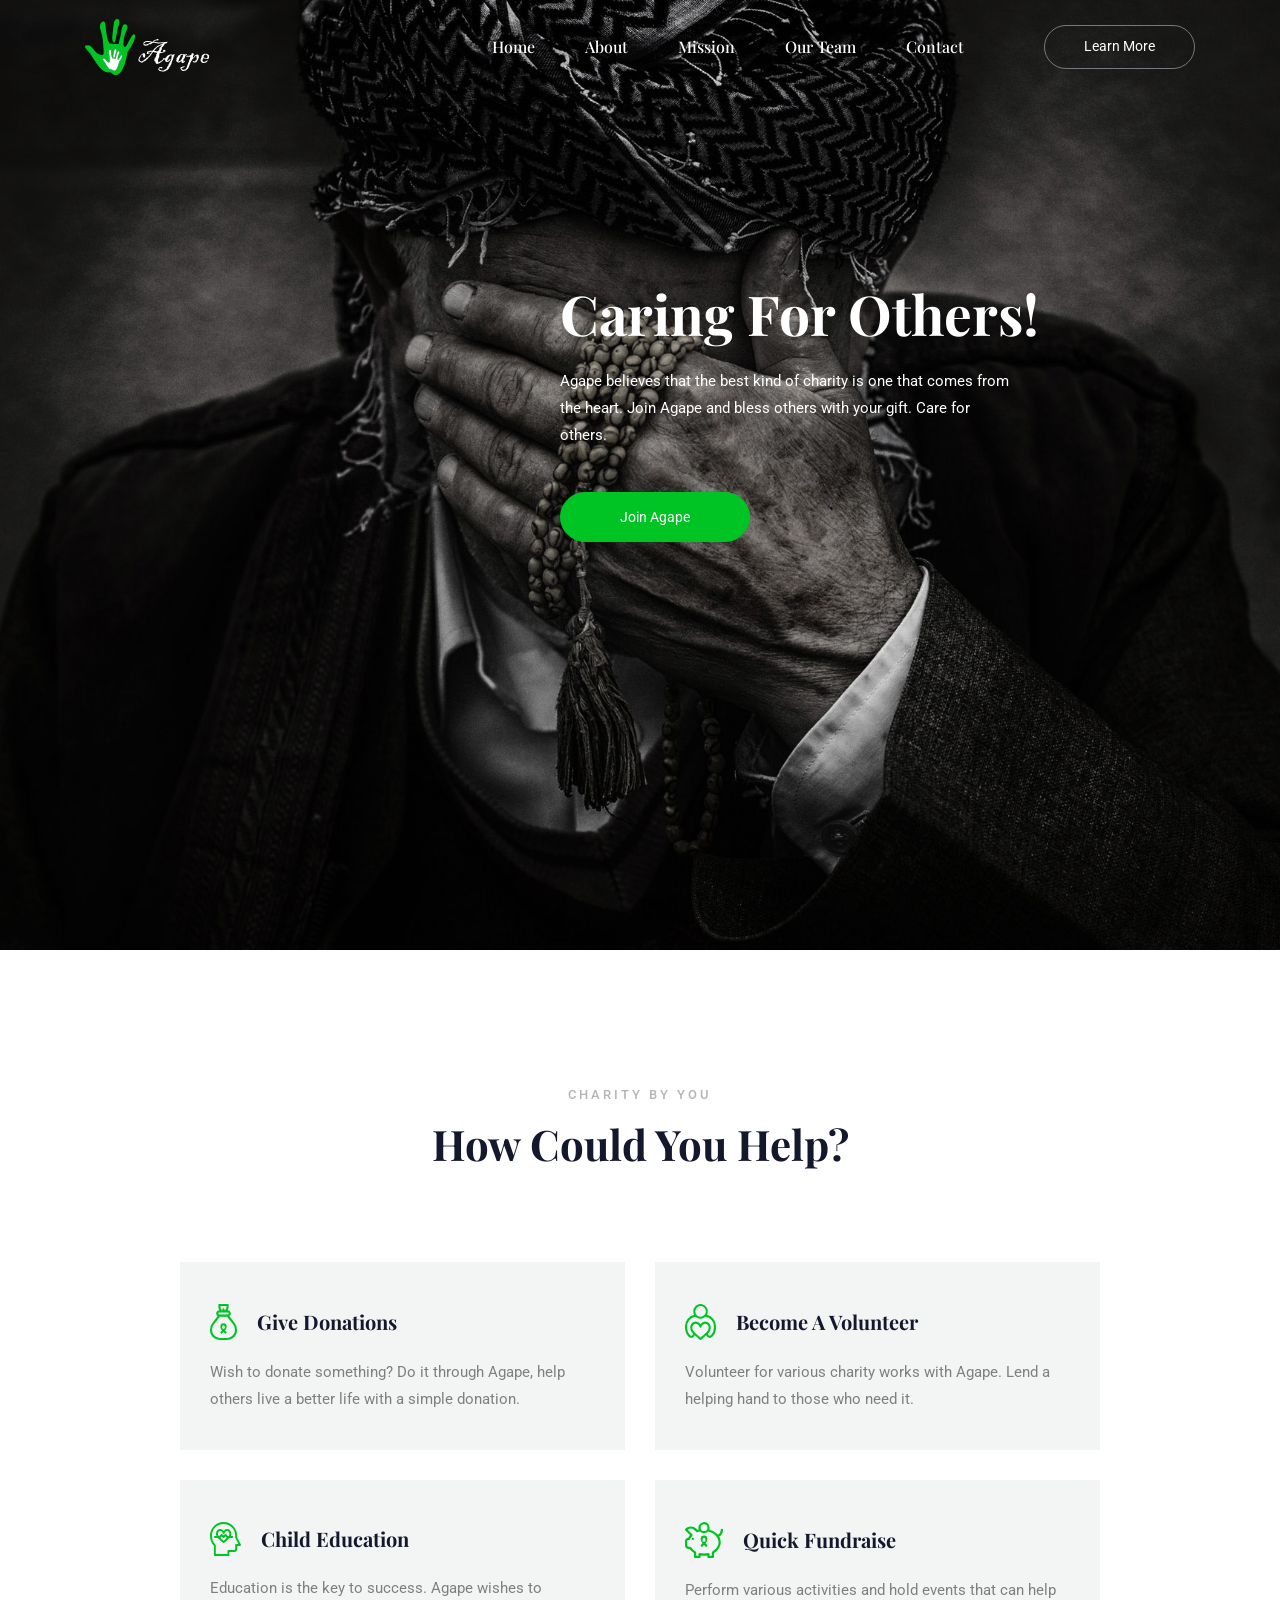
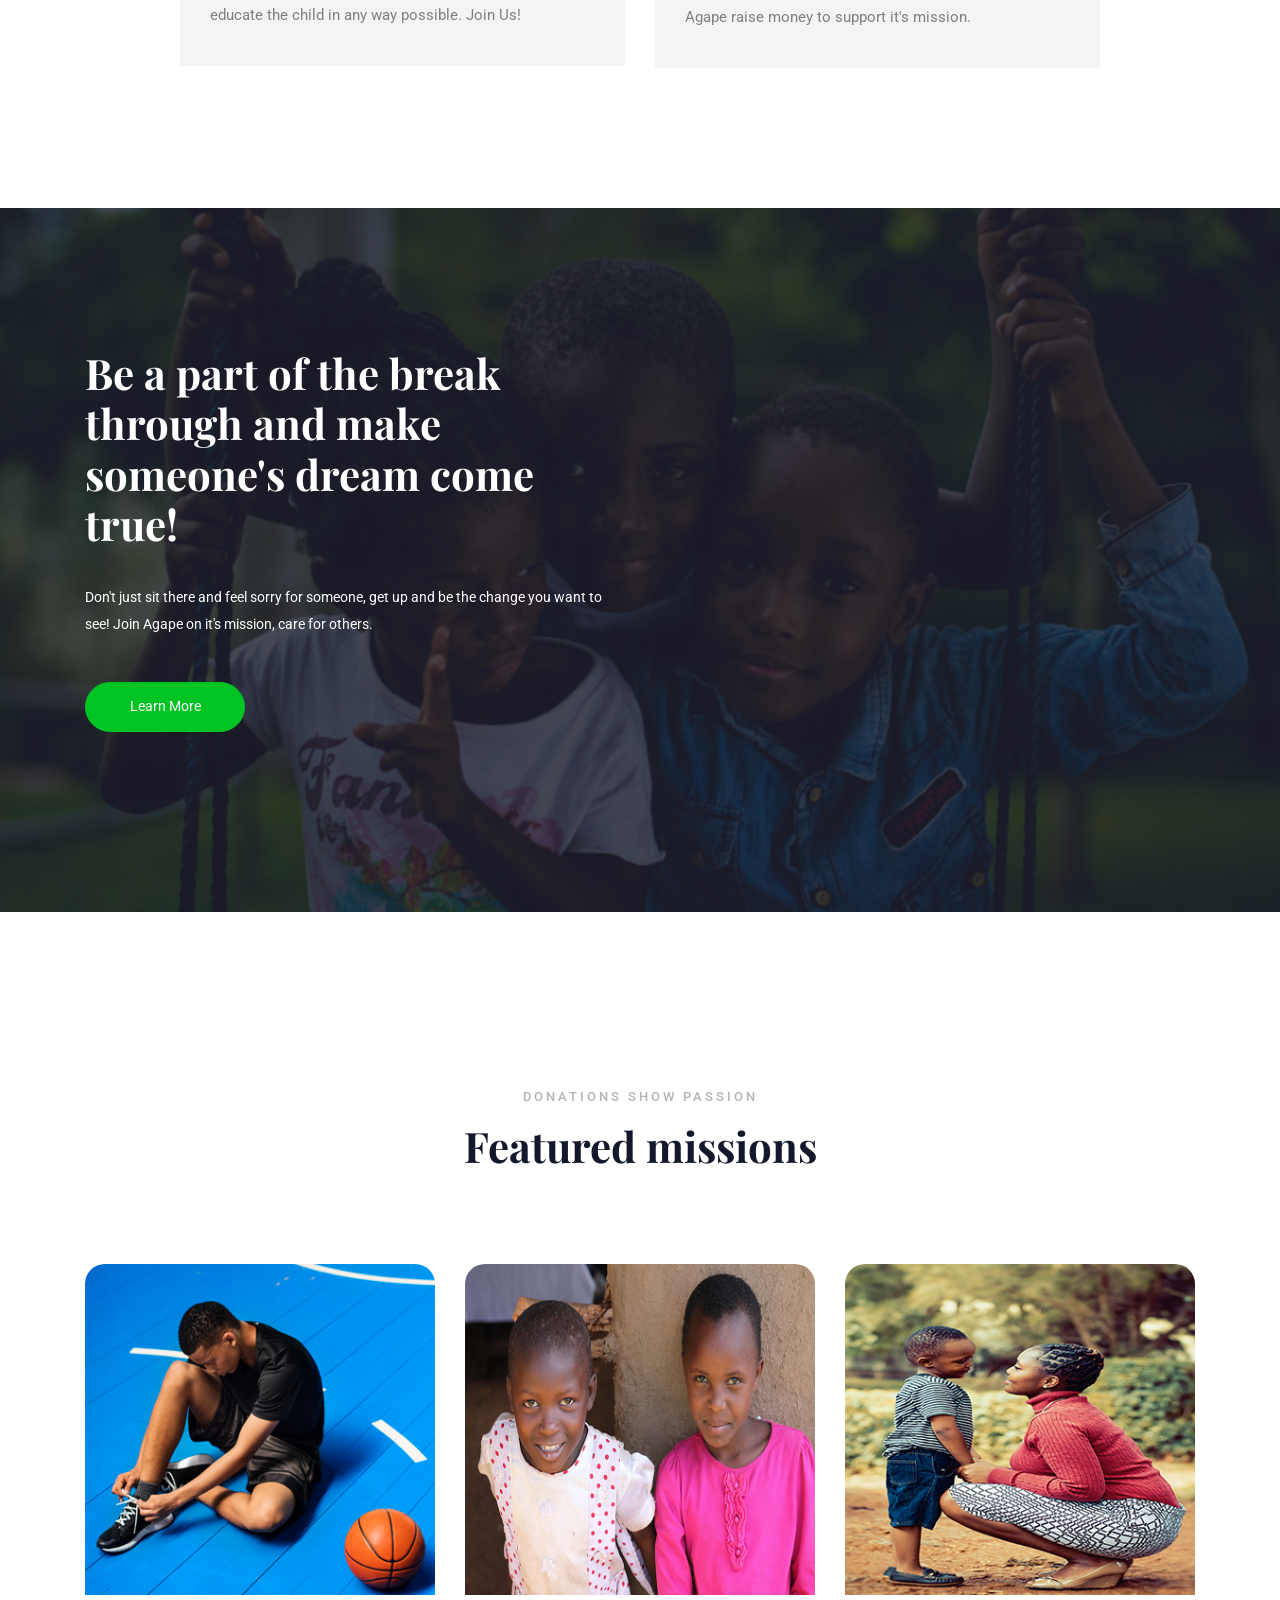
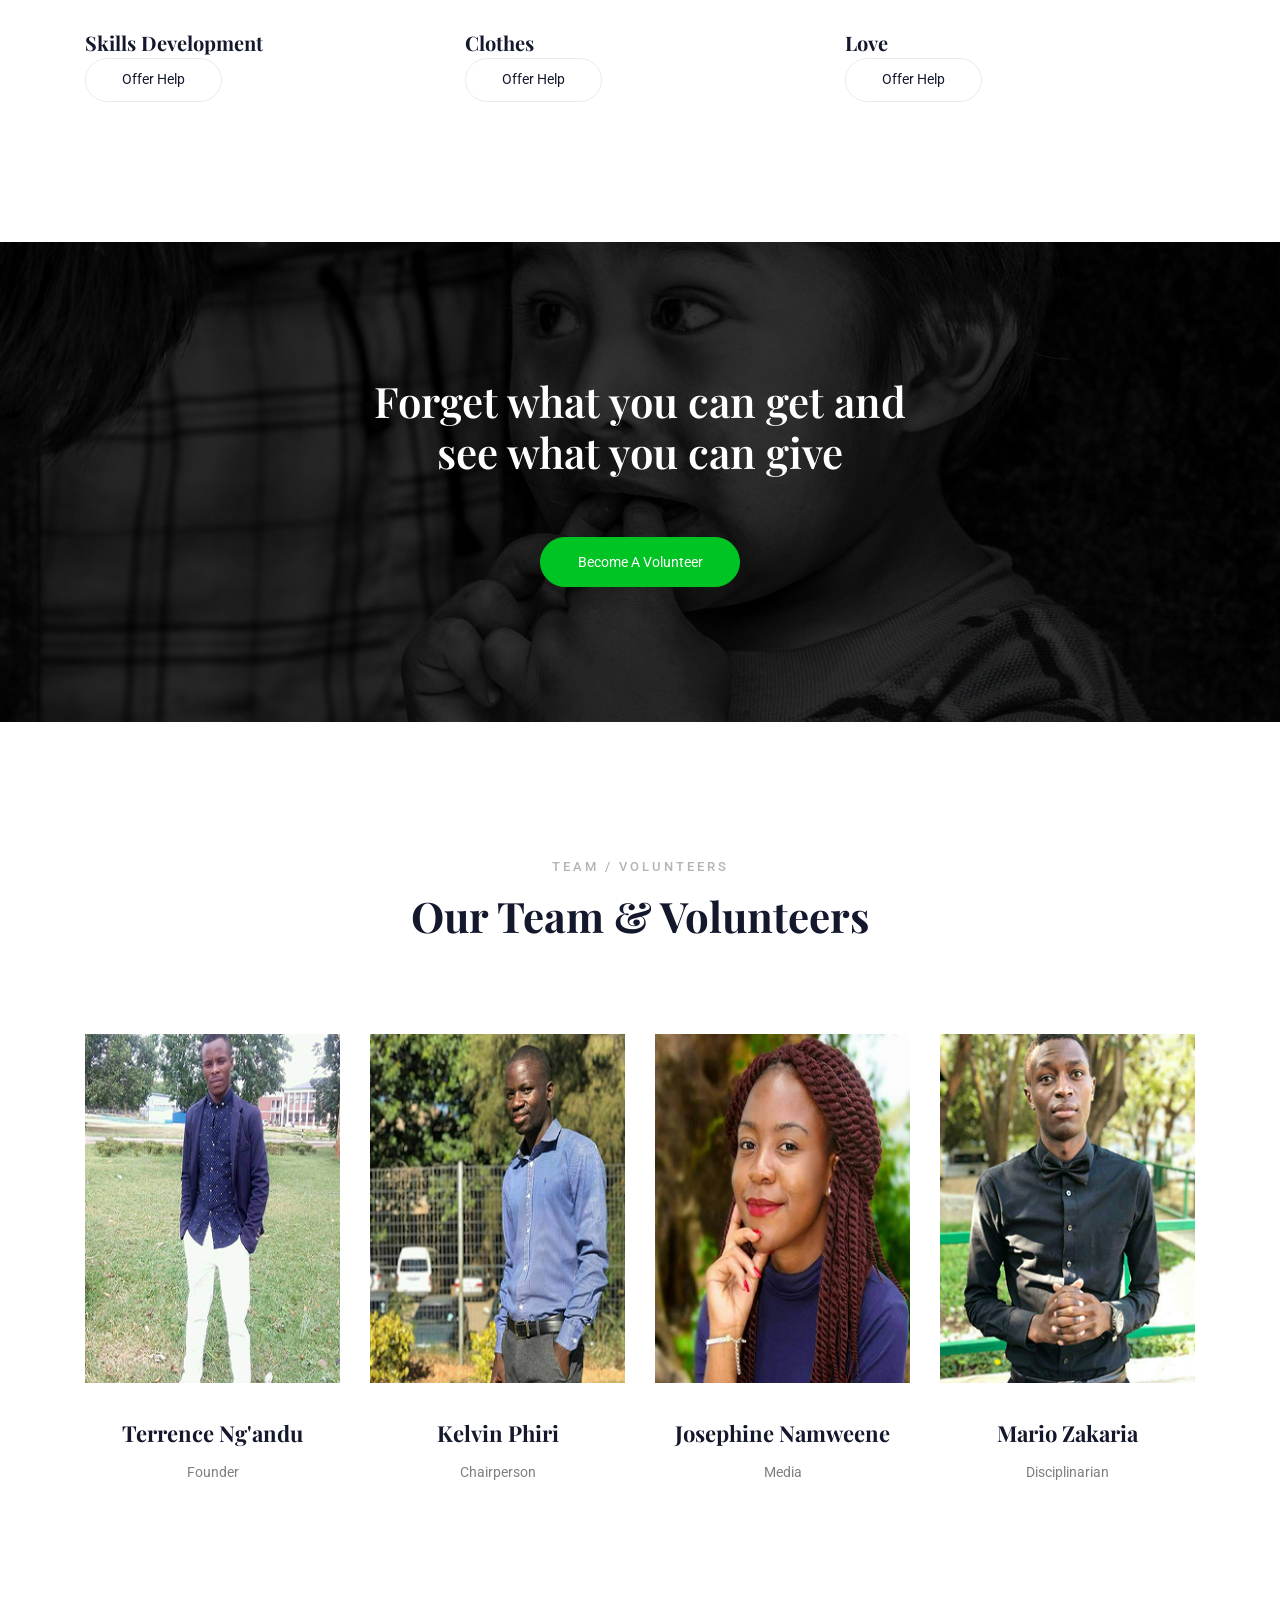
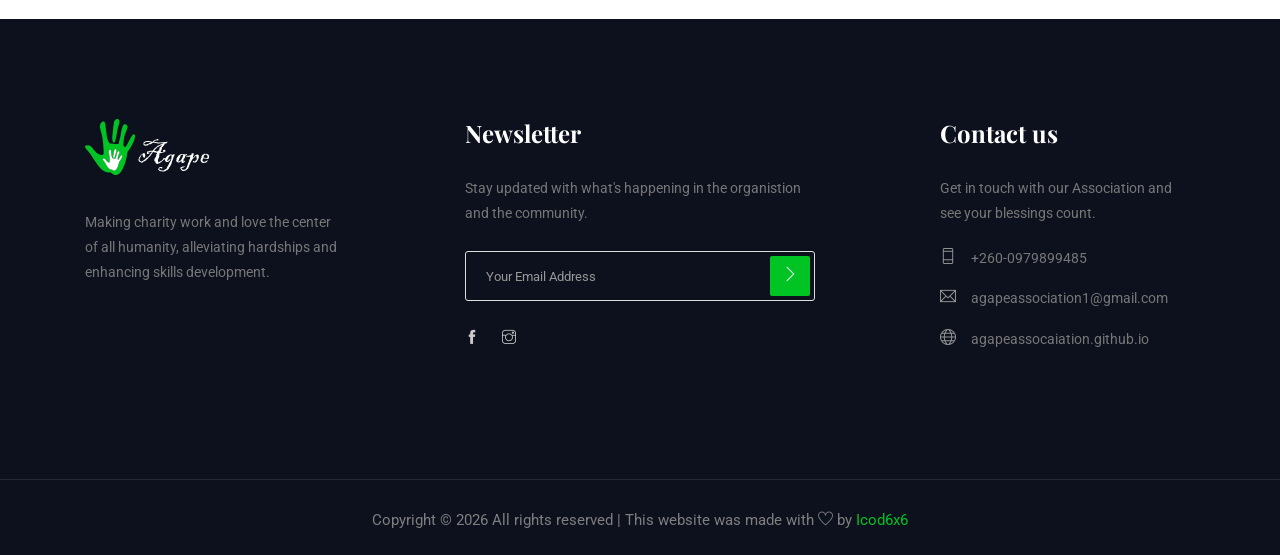
==== commit a1307487: "change 1" ====
--- a/index.html
+++ b/index.html
@@ -79,10 +79,10 @@
                 <div class="col-lg-6 offset-lg-5">
                     <div class="banner_text">
                         <div class="banner_text_iner">
-                            <h1>Earning for others!</h1>
+                            <h1>Caring for others!</h1>
                             <p>Agape believes that the best kind of charity is one that comes from the heart. Join Agape
                                 and
-                                bless others with your gift. Earn for others.</p>
+                                bless others with your gift. Care for others.</p>
                             <a href="contact.html" class="btn_2">Join Agape</a>
                         </div>
                     </div>
@@ -173,7 +173,7 @@
                             dream come true!</h2>
                         <p>Don't just sit there and feel sorry for someone, get up and
                             be the change you want to see! Join Agape on it's mission,
-                            earn for others.
+                            care for others.
                         </p>
                         <a href="mission.html" class="btn_2">learn more</a>
                     </div>
